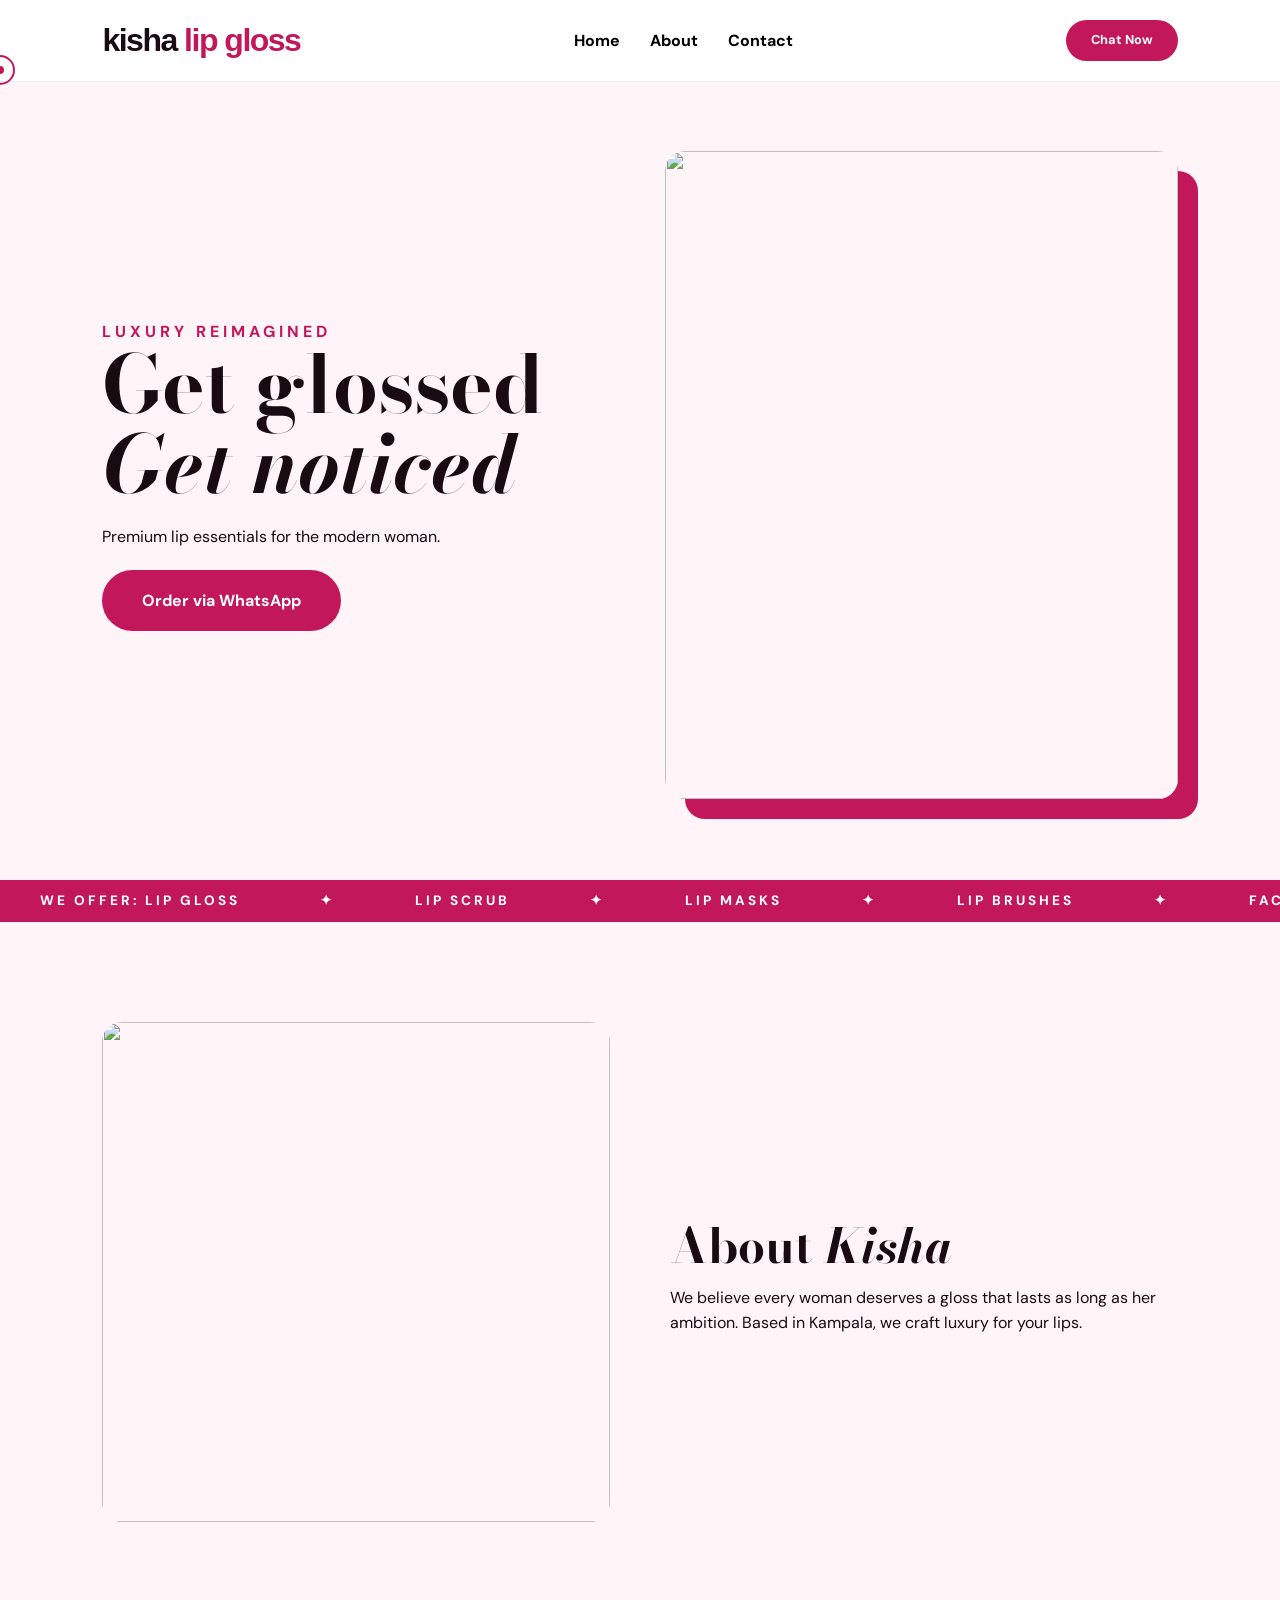
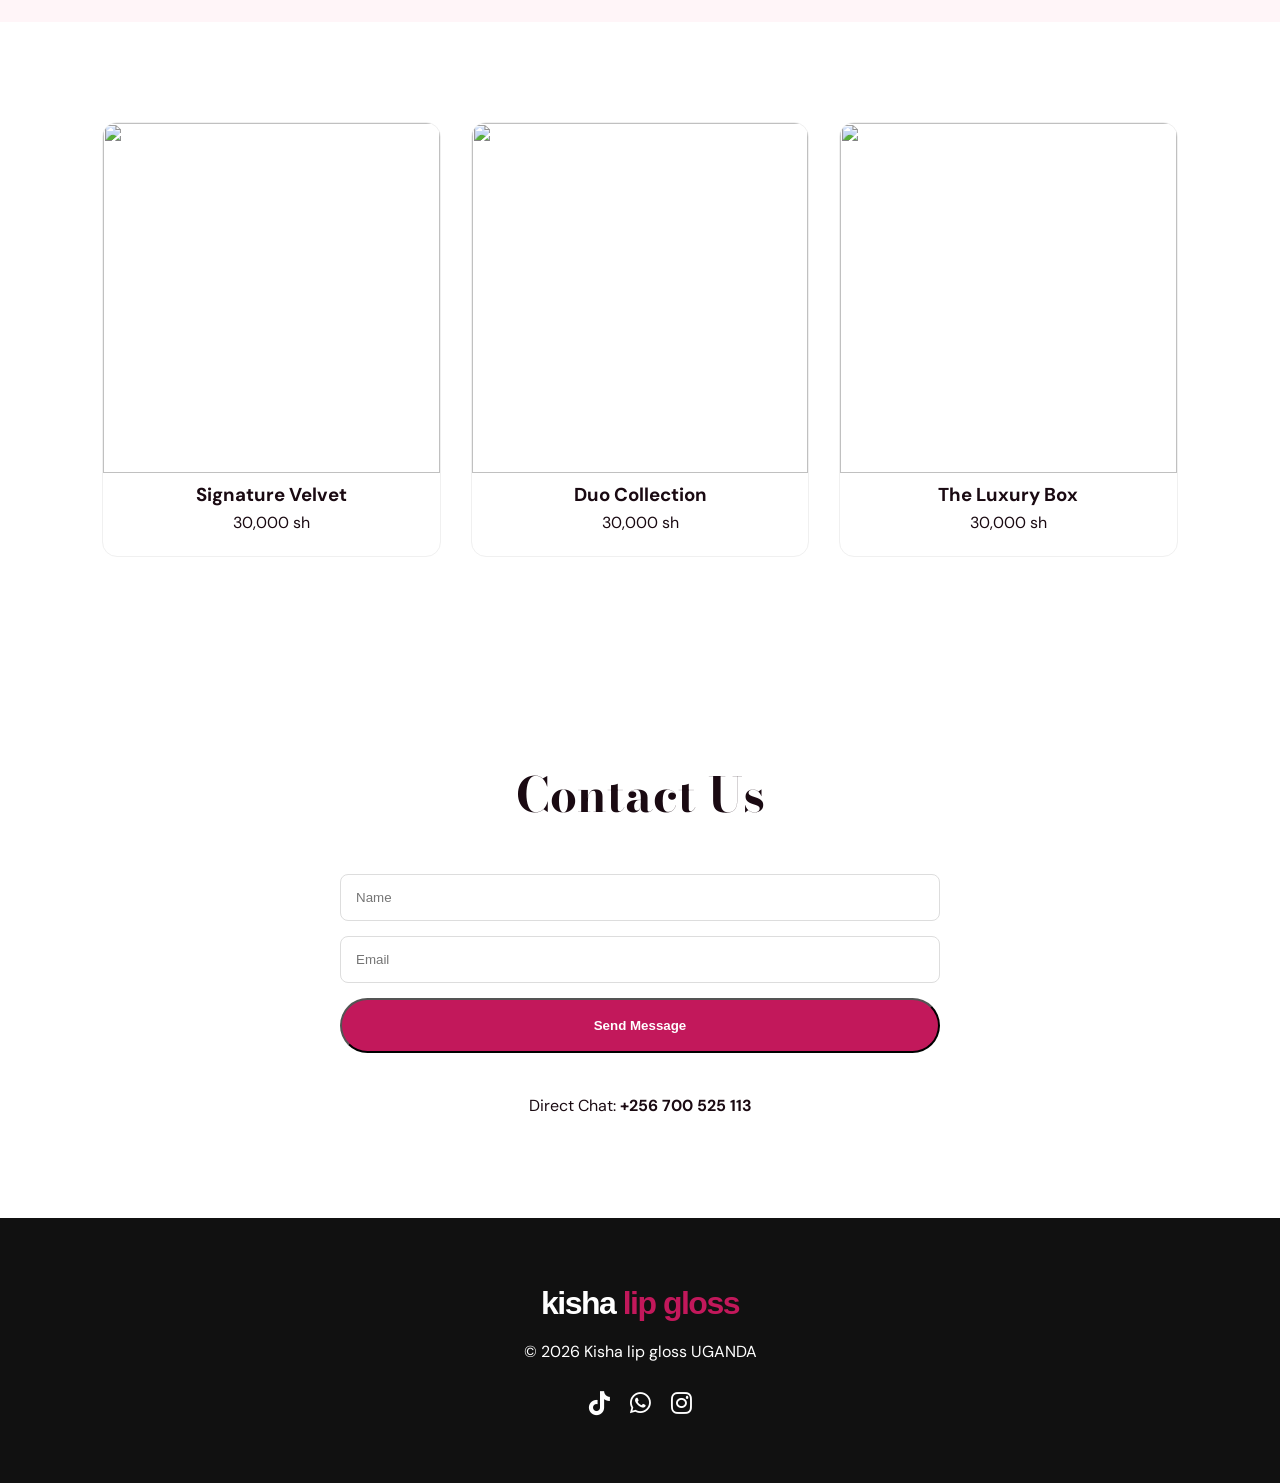
==== african-simba/kisha-beauty-v9.html @ 357da615 "Confirmed stable version of Kisha Beauty homepage" ====
<!DOCTYPE html>
<html lang="en">
<head>
<meta charset="UTF-8">
<meta name="viewport" content="width=device-width, initial-scale=1.0">
<title>kisha lip gloss — v9 Official</title>
<link href="https://fonts.googleapis.com/css2?family=Bodoni+Moda:ital,wght@0,400;0,700;0,900;1,400;1,700&family=DM+Sans:wght@300;400;500;700&display=swap" rel="stylesheet">
<link rel="stylesheet" href="https://cdnjs.cloudflare.com/ajax/libs/font-awesome/6.0.0/css/all.min.css">
<style>
:root {
  --rose: #c2185b;
  --hot: #f06292;
  --blush: #fff5f8;
  --white: #ffffff;
  --text: #1a0a12;
  --muted: #6b525d;
}

* { margin: 0; padding: 0; box-sizing: border-box; }
html { scroll-behavior: smooth; }

/* THE LADY PINK CURSOR STYLE */
body { 
  font-family: 'DM Sans', sans-serif; 
  background: var(--white); 
  color: var(--text); 
  line-height: 1.6; 
  overflow-x: hidden;
  cursor: none; 
}

.cursor-dot {
  width: 8px; height: 8px; background: var(--rose);
  position: fixed; border-radius: 50%; pointer-events: none; z-index: 9999;
  transform: translate(-50%, -50%);
}
.cursor-outline {
  width: 30px; height: 30px; border: 2px solid var(--rose);
  position: fixed; border-radius: 50%; pointer-events: none; z-index: 9998;
  transform: translate(-50%, -50%);
  transition: all 0.15s ease-out;
}

/* NAVIGATION */
nav {
  position: fixed; top: 0; width: 100%; z-index: 1000;
  display: flex; justify-content: space-between; align-items: center;
  padding: 15px 8%; background: rgba(255,255,255,0.98);
  border-bottom: 1px solid #eee;
}

/* FACEBOOK STYLE LOGO */
.logo { 
  font-family: -apple-system, BlinkMacSystemFont, "Segoe UI", Roboto, Helvetica, Arial, sans-serif; 
  font-size: 2rem; 
  font-weight: 800; 
  letter-spacing: -1.5px; 
  text-transform: lowercase; 
}
.logo span { color: var(--rose); }

/* HERO */
.hero { height: 90vh; display: flex; align-items: center; padding: 0 8%; background: var(--blush); margin-top: 70px; }
.hero-content { flex: 1; padding-right: 50px; }
.hero-content h1 { font-family: 'Bodoni Moda', serif; font-size: 5rem; line-height: 1; }
.hero-img { flex: 1; height: 80%; border-radius: 20px; overflow: hidden; box-shadow: 20px 20px 0 var(--rose); }
.hero-img img { width: 100%; height: 100%; object-fit: cover; }

/* SLIM PINK BELT */
.pink-belt {
  background: var(--rose); color: white; padding: 10px 0;
  white-space: nowrap; overflow: hidden; display: flex;
}
.belt-content { display: flex; animation: scroll 25s linear infinite; }
.belt-content span { font-size: 0.85rem; letter-spacing: 3px; text-transform: uppercase; font-weight: 700; padding: 0 40px; }
@keyframes scroll { from { transform: translateX(0); } to { transform: translateX(-50%); } }

/* ABOUT SECTION */
.about { padding: 100px 8%; background: var(--blush); display: flex; align-items: center; gap: 60px; }
.about-img { flex: 1; border-radius: 20px; overflow: hidden; height: 500px; }
.about-img img { width: 100%; height: 100%; object-fit: cover; }
.about-text { flex: 1; }

/* COLLECTION */
.collection { padding: 100px 8%; }
.grid { display: grid; grid-template-columns: repeat(auto-fit, minmax(280px, 1fr)); gap: 30px; }
.card { background: white; border-radius: 15px; overflow: hidden; border: 1px solid #f0f0f0; text-align: center; padding-bottom: 20px; }
.card img { width: 100%; height: 350px; object-fit: cover; }

/* CONTACT */
.contact { padding: 100px 8%; text-align: center; }
.contact-form { max-width: 600px; margin: 40px auto; text-align: left; }
.contact-form input { width: 100%; padding: 15px; margin-bottom: 15px; border: 1px solid #ddd; border-radius: 8px; }

.btn { background: var(--rose); color: white; padding: 18px 40px; text-decoration: none; border-radius: 50px; font-weight: 700; display: inline-block; cursor: none; }

/* SOCIAL ICONS */
.social-icons { margin-top: 20px; display: flex; justify-content: center; gap: 20px; }
.social-icons a { color: white; font-size: 1.5rem; transition: 0.3s; }
.social-icons a:hover { color: var(--hot); }

</style>
</head>
<body>

<div class="cursor-dot"></div>
<div class="cursor-outline"></div>

<nav>
  <div class="logo">kisha <span>lip gloss</span></div>
  <ul style="display: flex; gap: 30px; list-style: none;">
    <li><a href="#home" style="text-decoration:none; color:black; font-weight:bold;">Home</a></li>
    <li><a href="#about" style="text-decoration:none; color:black; font-weight:bold;">About</a></li>
    <li><a href="#contact" style="text-decoration:none; color:black; font-weight:bold;">Contact</a></li>
  </ul>
  <a href="https://wa.me/256700525113" class="btn" style="padding: 10px 25px; font-size: 0.8rem;">Chat Now</a>
</nav>

<section class="hero" id="home">
  <div class="hero-content">
    <p style="text-transform: uppercase; letter-spacing: 4px; color: var(--rose); font-weight: 700;">Luxury Reimagined</p>
    <h1>Get glossed <em>Get noticed</em></h1>
    <p style="margin: 20px 0;">Premium lip essentials for the modern woman.</p>
    <a href="https://wa.me/256700525113" class="btn">Order via WhatsApp</a>
  </div>
  <div class="hero-img">
    <img src="IMG-20260415-WA0005.jpg">
  </div>
</section>

<div class="pink-belt">
  <div class="belt-content">
    <span>We offer: Lip Gloss</span><span>✦</span>
    <span>Lip Scrub</span><span>✦</span>
    <span>Lip Masks</span><span>✦</span>
    <span>Lip Brushes</span><span>✦</span>
    <span>Face Sponges</span><span>✦</span>
    <span>We offer: Lip Gloss</span><span>✦</span>
    <span>Lip Scrub</span><span>✦</span>
    <span>Lip Masks</span><span>✦</span>
    <span>Lip Brushes</span><span>✦</span>
    <span>Face Sponges</span><span>✦</span>
  </div>
</div>

<section class="about" id="about">
  <div class="about-img"><img src="IMG-20260415-WA0006.jpg"></div>
  <div class="about-text">
    <h2 style="font-family:'Bodoni Moda'; font-size:3rem;">About <em>Kisha</em></h2>
    <p>We believe every woman deserves a gloss that lasts as long as her ambition. Based in Kampala, we craft luxury for your lips.</p>
  </div>
</section>

<section class="collection">
  <div class="grid">
    <div class="card"><img src="IMG-20260415-WA0001.jpg"><div class="card-body"><h3>Signature Velvet</h3><p>30,000 sh</p></div></div>
    <div class="card"><img src="IMG-20260415-WA0002.jpg"><div class="card-body"><h3>Duo Collection</h3><p>30,000 sh</p></div></div>
    <div class="card"><img src="IMG-20260415-WA0003(1).jpg"><div class="card-body"><h3>The Luxury Box</h3><p>30,000 sh</p></div></div>
  </div>
</section>

<section class="contact" id="contact">
  <h2 style="font-family:'Bodoni Moda'; font-size:3rem;">Contact Us</h2>
  <div class="contact-form">
    <input type="text" placeholder="Name">
    <input type="email" placeholder="Email">
    <button class="btn" style="width:100%;">Send Message</button>
  </div>
  <p>Direct Chat: <strong>+256 700 525 113</strong></p>
</section>

<footer style="padding:60px 8%; background:#111; color:white; text-align:center;">
  <div class="logo" style="margin-bottom:10px;">kisha <span style="color:var(--rose);">lip gloss</span></div>
  <p>© 2026 Kisha lip gloss UGANDA</p>
  
  <div class="social-icons">
    <a href="#"><i class="fab fa-tiktok"></i></a>
    <a href="https://wa.me/256700525113"><i class="fab fa-whatsapp"></i></a>
    <a href="#"><i class="fab fa-instagram"></i></a>
  </div>
</footer>

<script>
  const dot = document.querySelector('.cursor-dot');
  const outline = document.querySelector('.cursor-outline');
  
  window.addEventListener('mousemove', (e) => {
    dot.style.top = e.clientY + 'px';
    dot.style.left = e.clientX + 'px';
    outline.style.top = e.clientY + 'px';
    outline.style.left = e.clientX + 'px';
  });
</script>

</body>
</html>
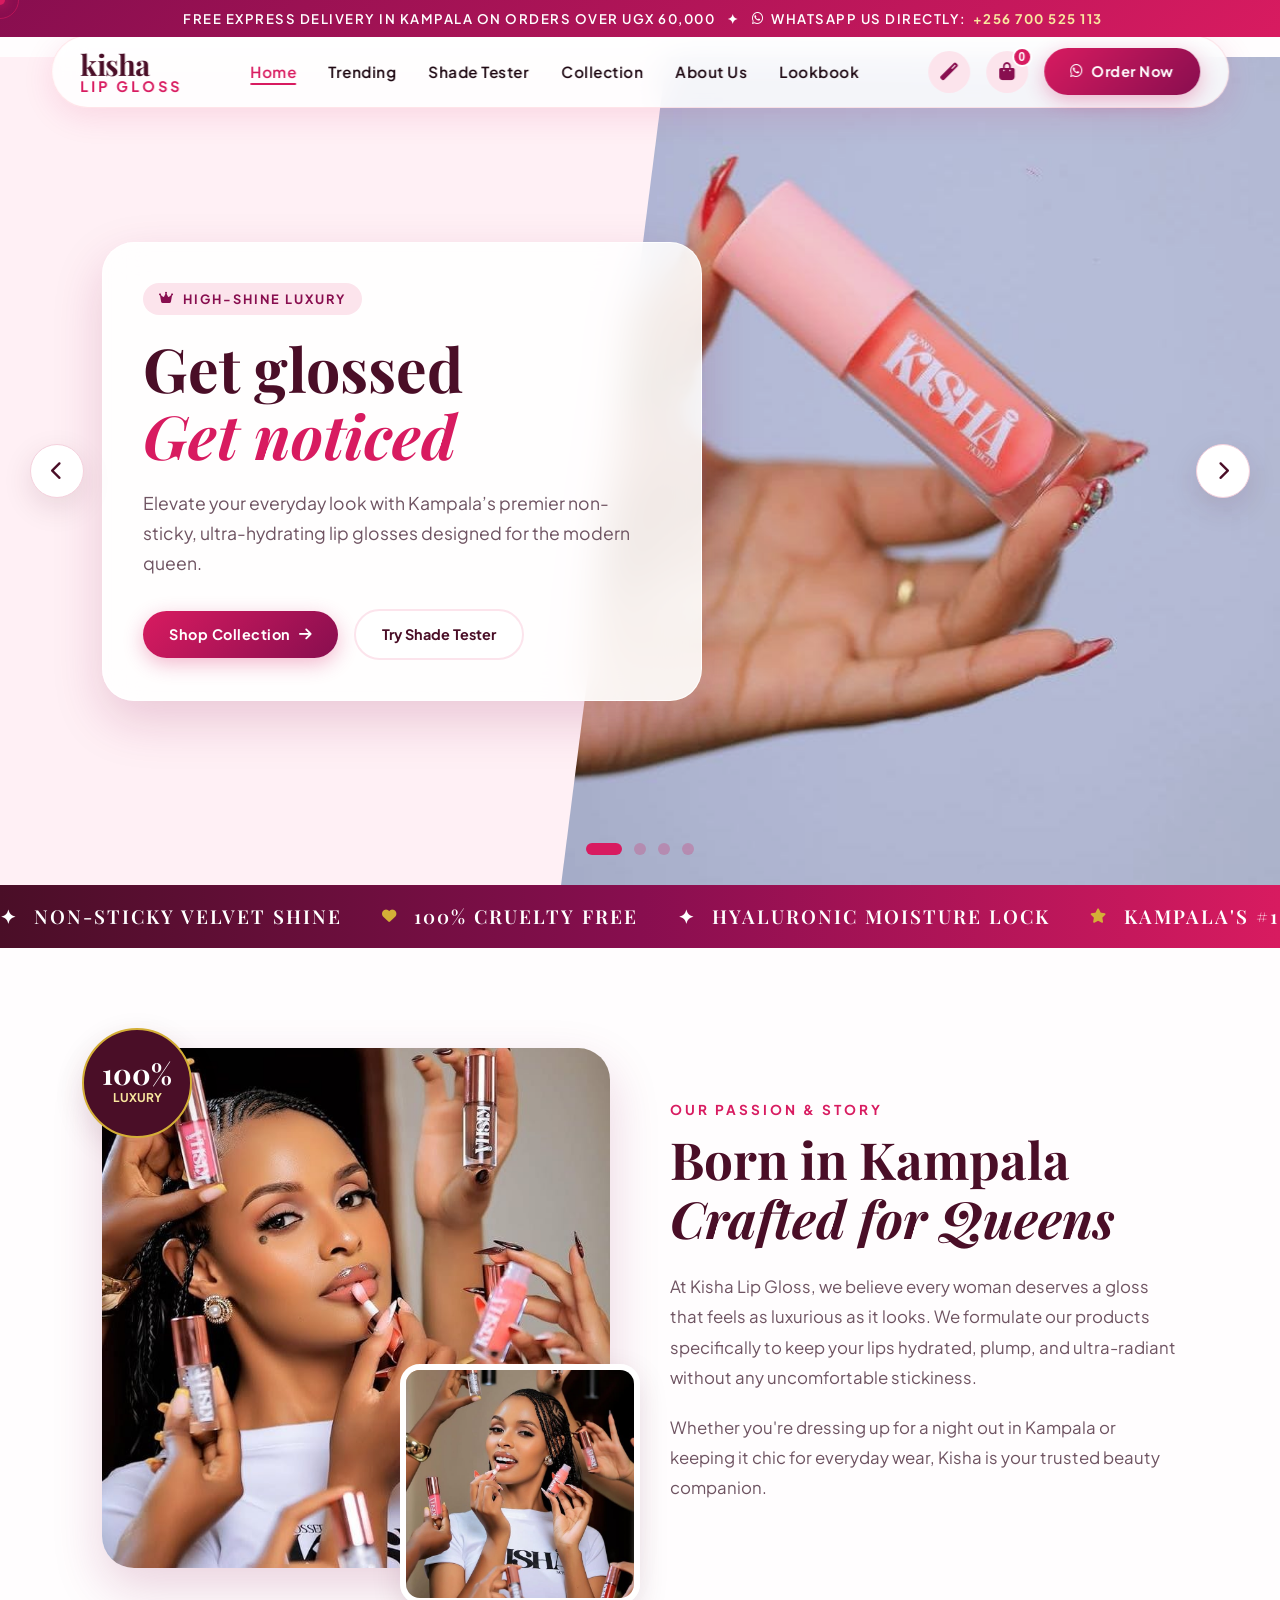
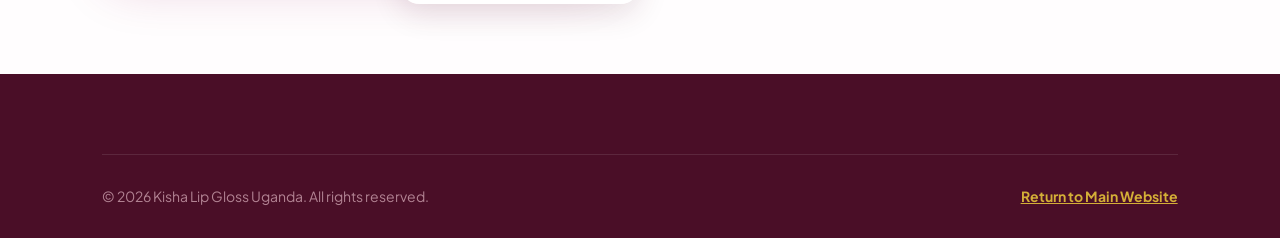
==== commit 6e7809f5: "Upgrade Kisha Lip Gloss website with classic feminine styling, dynamic sliders, interactive shade te" ====
--- a/african-simba/kisha-beauty-v9.html
+++ b/african-simba/kisha-beauty-v9.html
@@ -1,196 +1,218 @@
 <!DOCTYPE html>
 <html lang="en">
 <head>
-<meta charset="UTF-8">
-<meta name="viewport" content="width=device-width, initial-scale=1.0">
-<title>kisha lip gloss — v9 Official</title>
-<link href="https://fonts.googleapis.com/css2?family=Bodoni+Moda:ital,wght@0,400;0,700;0,900;1,400;1,700&family=DM+Sans:wght@300;400;500;700&display=swap" rel="stylesheet">
-<link rel="stylesheet" href="https://cdnjs.cloudflare.com/ajax/libs/font-awesome/6.0.0/css/all.min.css">
-<style>
-:root {
-  --rose: #c2185b;
-  --hot: #f06292;
-  --blush: #fff5f8;
-  --white: #ffffff;
-  --text: #1a0a12;
-  --muted: #6b525d;
-}
-
-* { margin: 0; padding: 0; box-sizing: border-box; }
-html { scroll-behavior: smooth; }
-
-/* THE LADY PINK CURSOR STYLE */
-body { 
-  font-family: 'DM Sans', sans-serif; 
-  background: var(--white); 
-  color: var(--text); 
-  line-height: 1.6; 
-  overflow-x: hidden;
-  cursor: none; 
-}
-
-.cursor-dot {
-  width: 8px; height: 8px; background: var(--rose);
-  position: fixed; border-radius: 50%; pointer-events: none; z-index: 9999;
-  transform: translate(-50%, -50%);
-}
-.cursor-outline {
-  width: 30px; height: 30px; border: 2px solid var(--rose);
-  position: fixed; border-radius: 50%; pointer-events: none; z-index: 9998;
-  transform: translate(-50%, -50%);
-  transition: all 0.15s ease-out;
-}
-
-/* NAVIGATION */
-nav {
-  position: fixed; top: 0; width: 100%; z-index: 1000;
-  display: flex; justify-content: space-between; align-items: center;
-  padding: 15px 8%; background: rgba(255,255,255,0.98);
-  border-bottom: 1px solid #eee;
-}
-
-/* FACEBOOK STYLE LOGO */
-.logo { 
-  font-family: -apple-system, BlinkMacSystemFont, "Segoe UI", Roboto, Helvetica, Arial, sans-serif; 
-  font-size: 2rem; 
-  font-weight: 800; 
-  letter-spacing: -1.5px; 
-  text-transform: lowercase; 
-}
-.logo span { color: var(--rose); }
-
-/* HERO */
-.hero { height: 90vh; display: flex; align-items: center; padding: 0 8%; background: var(--blush); margin-top: 70px; }
-.hero-content { flex: 1; padding-right: 50px; }
-.hero-content h1 { font-family: 'Bodoni Moda', serif; font-size: 5rem; line-height: 1; }
-.hero-img { flex: 1; height: 80%; border-radius: 20px; overflow: hidden; box-shadow: 20px 20px 0 var(--rose); }
-.hero-img img { width: 100%; height: 100%; object-fit: cover; }
-
-/* SLIM PINK BELT */
-.pink-belt {
-  background: var(--rose); color: white; padding: 10px 0;
-  white-space: nowrap; overflow: hidden; display: flex;
-}
-.belt-content { display: flex; animation: scroll 25s linear infinite; }
-.belt-content span { font-size: 0.85rem; letter-spacing: 3px; text-transform: uppercase; font-weight: 700; padding: 0 40px; }
-@keyframes scroll { from { transform: translateX(0); } to { transform: translateX(-50%); } }
-
-/* ABOUT SECTION */
-.about { padding: 100px 8%; background: var(--blush); display: flex; align-items: center; gap: 60px; }
-.about-img { flex: 1; border-radius: 20px; overflow: hidden; height: 500px; }
-.about-img img { width: 100%; height: 100%; object-fit: cover; }
-.about-text { flex: 1; }
-
-/* COLLECTION */
-.collection { padding: 100px 8%; }
-.grid { display: grid; grid-template-columns: repeat(auto-fit, minmax(280px, 1fr)); gap: 30px; }
-.card { background: white; border-radius: 15px; overflow: hidden; border: 1px solid #f0f0f0; text-align: center; padding-bottom: 20px; }
-.card img { width: 100%; height: 350px; object-fit: cover; }
-
-/* CONTACT */
-.contact { padding: 100px 8%; text-align: center; }
-.contact-form { max-width: 600px; margin: 40px auto; text-align: left; }
-.contact-form input { width: 100%; padding: 15px; margin-bottom: 15px; border: 1px solid #ddd; border-radius: 8px; }
-
-.btn { background: var(--rose); color: white; padding: 18px 40px; text-decoration: none; border-radius: 50px; font-weight: 700; display: inline-block; cursor: none; }
-
-/* SOCIAL ICONS */
-.social-icons { margin-top: 20px; display: flex; justify-content: center; gap: 20px; }
-.social-icons a { color: white; font-size: 1.5rem; transition: 0.3s; }
-.social-icons a:hover { color: var(--hot); }
-
-</style>
+  <meta charset="UTF-8">
+  <meta name="viewport" content="width=device-width, initial-scale=1.0">
+  <title>Kisha Lip Gloss — Luxury Lip Essentials | Kampala, Uganda</title>
+  <meta name="description" content="Discover Kisha Lip Gloss — Kampala's #1 luxury lip essentials. Non-sticky, ultra-hydrating glosses, lip oils, and scrubs for modern women.">
+  
+  <!-- GOOGLE FONTS -->
+  <link rel="preconnect" href="https://fonts.googleapis.com">
+  <link rel="preconnect" href="https://fonts.gstatic.com" crossorigin>
+  <link href="https://fonts.googleapis.com/css2?family=Playfair+Display:ital,wght@0,400;0,600;0,700;0,800;1,400;1,600&family=Plus+Jakarta+Sans:wght@300;400;500;600;700;800&display=swap" rel="stylesheet">
+  
+  <!-- FONT AWESOME -->
+  <link rel="stylesheet" href="https://cdnjs.cloudflare.com/ajax/libs/font-awesome/6.4.0/css/all.min.css">
+  
+  <!-- CUSTOM STYLES -->
+  <link rel="stylesheet" href="../css/styles.css">
+  <style>
+    /* Adjust relative asset paths for african-simba folder */
+    .hero-slide:nth-child(1) .hero-slide-bg { content: url('../assets/images/kisha_01.jpg'); }
+    .hero-slide:nth-child(2) .hero-slide-bg { content: url('../assets/images/kisha_02.jpg'); }
+    .hero-slide:nth-child(3) .hero-slide-bg { content: url('../assets/images/kisha_03.jpg'); }
+    .hero-slide:nth-child(4) .hero-slide-bg { content: url('../assets/images/kisha_04.jpg'); }
+  </style>
 </head>
 <body>
 
-<div class="cursor-dot"></div>
-<div class="cursor-outline"></div>
-
-<nav>
-  <div class="logo">kisha <span>lip gloss</span></div>
-  <ul style="display: flex; gap: 30px; list-style: none;">
-    <li><a href="#home" style="text-decoration:none; color:black; font-weight:bold;">Home</a></li>
-    <li><a href="#about" style="text-decoration:none; color:black; font-weight:bold;">About</a></li>
-    <li><a href="#contact" style="text-decoration:none; color:black; font-weight:bold;">Contact</a></li>
-  </ul>
-  <a href="https://wa.me/256700525113" class="btn" style="padding: 10px 25px; font-size: 0.8rem;">Chat Now</a>
-</nav>
-
-<section class="hero" id="home">
-  <div class="hero-content">
-    <p style="text-transform: uppercase; letter-spacing: 4px; color: var(--rose); font-weight: 700;">Luxury Reimagined</p>
-    <h1>Get glossed <em>Get noticed</em></h1>
-    <p style="margin: 20px 0;">Premium lip essentials for the modern woman.</p>
-    <a href="https://wa.me/256700525113" class="btn">Order via WhatsApp</a>
-  </div>
-  <div class="hero-img">
-    <img src="IMG-20260415-WA0005.jpg">
-  </div>
-</section>
-
-<div class="pink-belt">
-  <div class="belt-content">
-    <span>We offer: Lip Gloss</span><span>✦</span>
-    <span>Lip Scrub</span><span>✦</span>
-    <span>Lip Masks</span><span>✦</span>
-    <span>Lip Brushes</span><span>✦</span>
-    <span>Face Sponges</span><span>✦</span>
-    <span>We offer: Lip Gloss</span><span>✦</span>
-    <span>Lip Scrub</span><span>✦</span>
-    <span>Lip Masks</span><span>✦</span>
-    <span>Lip Brushes</span><span>✦</span>
-    <span>Face Sponges</span><span>✦</span>
-  </div>
-</div>
-
-<section class="about" id="about">
-  <div class="about-img"><img src="IMG-20260415-WA0006.jpg"></div>
-  <div class="about-text">
-    <h2 style="font-family:'Bodoni Moda'; font-size:3rem;">About <em>Kisha</em></h2>
-    <p>We believe every woman deserves a gloss that lasts as long as her ambition. Based in Kampala, we craft luxury for your lips.</p>
-  </div>
-</section>
-
-<section class="collection">
-  <div class="grid">
-    <div class="card"><img src="IMG-20260415-WA0001.jpg"><div class="card-body"><h3>Signature Velvet</h3><p>30,000 sh</p></div></div>
-    <div class="card"><img src="IMG-20260415-WA0002.jpg"><div class="card-body"><h3>Duo Collection</h3><p>30,000 sh</p></div></div>
-    <div class="card"><img src="IMG-20260415-WA0003(1).jpg"><div class="card-body"><h3>The Luxury Box</h3><p>30,000 sh</p></div></div>
-  </div>
-</section>
-
-<section class="contact" id="contact">
-  <h2 style="font-family:'Bodoni Moda'; font-size:3rem;">Contact Us</h2>
-  <div class="contact-form">
-    <input type="text" placeholder="Name">
-    <input type="email" placeholder="Email">
-    <button class="btn" style="width:100%;">Send Message</button>
-  </div>
-  <p>Direct Chat: <strong>+256 700 525 113</strong></p>
-</section>
-
-<footer style="padding:60px 8%; background:#111; color:white; text-align:center;">
-  <div class="logo" style="margin-bottom:10px;">kisha <span style="color:var(--rose);">lip gloss</span></div>
-  <p>© 2026 Kisha lip gloss UGANDA</p>
-  
-  <div class="social-icons">
-    <a href="#"><i class="fab fa-tiktok"></i></a>
-    <a href="https://wa.me/256700525113"><i class="fab fa-whatsapp"></i></a>
-    <a href="#"><i class="fab fa-instagram"></i></a>
-  </div>
-</footer>
-
-<script>
-  const dot = document.querySelector('.cursor-dot');
-  const outline = document.querySelector('.cursor-outline');
-  
-  window.addEventListener('mousemove', (e) => {
-    dot.style.top = e.clientY + 'px';
-    dot.style.left = e.clientX + 'px';
-    outline.style.top = e.clientY + 'px';
-    outline.style.left = e.clientX + 'px';
-  });
-</script>
-
+  <!-- CUSTOM FEMININE CURSOR -->
+  <div class="cursor-dot"></div>
+  <div class="cursor-outline"></div>
+
+  <!-- TOP ANNOUNCEMENT BAR -->
+  <div class="announcement-bar">
+    <span><i class="fas fa-sparkles"></i> FREE EXPRESS DELIVERY IN KAMPALA ON ORDERS OVER UGX 60,000</span>
+    <span>✦</span>
+    <span><i class="fab fa-whatsapp"></i> WHATSAPP US DIRECTLY: <strong>+256 700 525 113</strong></span>
+  </div>
+
+  <!-- GLASSNAVBAR -->
+  <nav class="navbar">
+    <a href="../index.html" class="nav-brand">
+      <div class="logo-text">
+        kisha
+        <span>lip gloss</span>
+      </div>
+    </a>
+
+    <ul class="nav-menu">
+      <li><a href="../index.html#home" class="nav-link active">Home</a></li>
+      <li><a href="../index.html#trending" class="nav-link">Trending</a></li>
+      <li><a href="../index.html#tester" class="nav-link">Shade Tester</a></li>
+      <li><a href="../index.html#collection" class="nav-link">Collection</a></li>
+      <li><a href="../index.html#about" class="nav-link">About Us</a></li>
+      <li><a href="../index.html#lookbook" class="nav-link">Lookbook</a></li>
+    </ul>
+
+    <div class="nav-actions">
+      <button class="btn-icon" id="quiz-start-btn" title="Find My Shade Quiz">
+        <i class="fas fa-magic"></i>
+      </button>
+      <button class="btn-icon" id="cart-toggle-btn" title="Shopping Bag">
+        <i class="fas fa-shopping-bag"></i>
+        <span class="cart-badge" id="cart-badge">0</span>
+      </button>
+      <a href="https://wa.me/256700525113" class="btn-cta" target="_blank">
+        <i class="fab fa-whatsapp"></i> Order Now
+      </a>
+    </div>
+  </nav>
+
+  <!-- HERO CAROUSEL SECTION -->
+  <section class="hero-section" id="home">
+    <div class="hero-slider">
+      
+      <!-- Slide 1 -->
+      <div class="hero-slide active">
+        <img src="../assets/images/kisha_01.jpg" alt="Kisha Lip Gloss Model" class="hero-slide-bg">
+        <div class="hero-content">
+          <span class="hero-tag"><i class="fas fa-crown"></i> High-Shine Luxury</span>
+          <h1 class="hero-title">Get glossed <em>Get noticed</em></h1>
+          <p class="hero-desc">Elevate your everyday look with Kampala’s premier non-sticky, ultra-hydrating lip glosses designed for the modern queen.</p>
+          <div class="hero-buttons">
+            <a href="../index.html#collection" class="btn-cta">Shop Collection <i class="fas fa-arrow-right"></i></a>
+            <a href="../index.html#tester" class="btn-secondary">Try Shade Tester</a>
+          </div>
+        </div>
+      </div>
+
+      <!-- Slide 2 -->
+      <div class="hero-slide">
+        <img src="../assets/images/kisha_02.jpg" alt="Lip Gloss Texture" class="hero-slide-bg">
+        <div class="hero-content">
+          <span class="hero-tag"><i class="fas fa-sparkles"></i> 100% Non-Sticky</span>
+          <h1 class="hero-title">Glass-like shine <em>Zero stickiness</em></h1>
+          <p class="hero-desc">Formulated with hyaluronic moisture locks and vitamin oils that keep your lips juicy, plump, and flawless all day long.</p>
+          <div class="hero-buttons">
+            <a href="../index.html#collection" class="btn-cta">Explore Oils &amp; Glosses <i class="fas fa-arrow-right"></i></a>
+            <a href="https://wa.me/256700525113" class="btn-secondary" target="_blank">Chat on WhatsApp</a>
+          </div>
+        </div>
+      </div>
+
+      <!-- Slide 3 -->
+      <div class="hero-slide">
+        <img src="../assets/images/kisha_03.jpg" alt="Luxury Packaging" class="hero-slide-bg">
+        <div class="hero-content">
+          <span class="hero-tag"><i class="fas fa-gem"></i> Tailored Beauty</span>
+          <h1 class="hero-title">Hydrating oils <em>&amp; Velvet tints</em></h1>
+          <p class="hero-desc">From crystal clear coats to rich velvet nude tints, discover shades carefully crafted to complement melanin-rich skin tones.</p>
+          <div class="hero-buttons">
+            <a href="../index.html#collection" class="btn-cta">View Best Sellers <i class="fas fa-arrow-right"></i></a>
+            <button class="btn-secondary" onclick="document.getElementById('quiz-start-btn').click()">Take Shade Quiz</button>
+          </div>
+        </div>
+      </div>
+
+      <!-- Slide 4 -->
+      <div class="hero-slide">
+        <img src="../assets/images/kisha_04.jpg" alt="Kisha Beauty Model" class="hero-slide-bg">
+        <div class="hero-content">
+          <span class="hero-tag"><i class="fas fa-heart"></i> Crafted with Love</span>
+          <h1 class="hero-title">Kampala's #1 <em>Lip Essential</em></h1>
+          <p class="hero-desc">Join thousands of happy girls across Uganda glowing with confidence. Fast delivery straight to your doorstep.</p>
+          <div class="hero-buttons">
+            <a href="https://wa.me/256700525113" class="btn-cta" target="_blank">Order via WhatsApp <i class="fab fa-whatsapp"></i></a>
+            <a href="../index.html#lookbook" class="btn-secondary">View Girl Squad</a>
+          </div>
+        </div>
+      </div>
+
+    </div>
+
+    <!-- CAROUSEL CONTROLS -->
+    <button class="slider-arrow prev"><i class="fas fa-chevron-left"></i></button>
+    <button class="slider-arrow next"><i class="fas fa-chevron-right"></i></button>
+    <div class="slider-dots"></div>
+  </section>
+
+  <!-- MARQUEE BELT -->
+  <div class="marquee-section">
+    <div class="marquee-track">
+      <div class="marquee-content">
+        <div class="marquee-item"><span>✦</span> NON-STICKY VELVET SHINE</div>
+        <div class="marquee-item"><i class="fas fa-heart"></i> 100% CRUELTY FREE</div>
+        <div class="marquee-item"><span>✦</span> HYALURONIC MOISTURE LOCK</div>
+        <div class="marquee-item"><i class="fas fa-star"></i> KAMPALA'S #1 LIP ESSENTIAL</div>
+        <div class="marquee-item"><span>✦</span> ULTRA GLOSSY GLOW</div>
+        <div class="marquee-item"><i class="fas fa-gem"></i> LUXURY TINTS FOR QUEENS</div>
+      </div>
+      <div class="marquee-content">
+        <div class="marquee-item"><span>✦</span> NON-STICKY VELVET SHINE</div>
+        <div class="marquee-item"><i class="fas fa-heart"></i> 100% CRUELTY FREE</div>
+        <div class="marquee-item"><span>✦</span> HYALURONIC MOISTURE LOCK</div>
+        <div class="marquee-item"><i class="fas fa-star"></i> KAMPALA'S #1 LIP ESSENTIAL</div>
+        <div class="marquee-item"><span>✦</span> ULTRA GLOSSY GLOW</div>
+        <div class="marquee-item"><i class="fas fa-gem"></i> LUXURY TINTS FOR QUEENS</div>
+      </div>
+    </div>
+  </div>
+
+  <!-- ABOUT US -->
+  <section class="about-section" id="about">
+    <div class="about-grid">
+      <div class="about-images-wrapper">
+        <div class="about-badge">
+          <strong>100%</strong>
+          <span>LUXURY</span>
+        </div>
+        <img src="../assets/images/kisha_15.jpg" class="about-img-main" alt="Kisha Lip Gloss Model">
+        <img src="../assets/images/kisha_16.jpg" class="about-img-secondary" alt="Kisha Product Box">
+      </div>
+
+      <div class="about-content">
+        <span class="section-subtitle">Our Passion &amp; Story</span>
+        <h2>Born in Kampala <em>Crafted for Queens</em></h2>
+        <p>At Kisha Lip Gloss, we believe every woman deserves a gloss that feels as luxurious as it looks. We formulate our products specifically to keep your lips hydrated, plump, and ultra-radiant without any uncomfortable stickiness.</p>
+        <p>Whether you're dressing up for a night out in Kampala or keeping it chic for everyday wear, Kisha is your trusted beauty companion.</p>
+      </div>
+    </div>
+  </section>
+
+  <!-- FOOTER -->
+  <footer>
+    <div class="footer-bottom">
+      <p>© 2026 Kisha Lip Gloss Uganda. All rights reserved.</p>
+      <p><a href="../index.html" style="color:var(--clr-gold); font-weight:bold;">Return to Main Website</a></p>
+    </div>
+  </footer>
+
+  <!-- SHOPPING CART DRAWER -->
+  <div class="cart-drawer-overlay" id="cart-drawer-overlay">
+    <div class="cart-drawer">
+      <div class="cart-header">
+        <h3>Shopping Bag 💕</h3>
+        <button class="cart-close-btn" id="cart-close-btn"><i class="fas fa-times"></i></button>
+      </div>
+      <div class="cart-body" id="cart-body"></div>
+      <div class="cart-footer">
+        <div class="cart-total-row">
+          <span>Subtotal:</span>
+          <span id="cart-total-amount">UGX 0</span>
+        </div>
+        <button class="btn-cta" id="whatsapp-checkout-btn" style="width: 100%; justify-content: center;">
+          <i class="fab fa-whatsapp"></i> Order via WhatsApp
+        </button>
+      </div>
+    </div>
+  </div>
+
+  <div class="toast-notification" id="toast-notification">
+    <i class="fas fa-check-circle" style="color: var(--clr-gold);"></i>
+    <span id="toast-message">Item added to bag!</span>
+  </div>
+
+  <script src="../js/app.js"></script>
 </body>
 </html>
--- a/css/styles.css
+++ b/css/styles.css
@@ -0,0 +1,1569 @@
+/* ==========================================================================
+   KISHA LIP GLOSS - LUXURY FEMININE DESIGN SYSTEM
+   ========================================================================== */
+
+:root {
+  /* Color Palette */
+  --clr-rose-primary: #D81B60;
+  --clr-rose-dark: #880E4F;
+  --clr-rose-deep: #4A0E27;
+  --clr-rose-soft: #FCE4EC;
+  --clr-rose-blush: #FFF0F5;
+  --clr-rose-hover: #C2185B;
+  --clr-gold: #D4AF37;
+  --clr-gold-light: #F9E79F;
+  --clr-white: #FFFFFF;
+  --clr-cream: #FFFDFE;
+  --clr-text-dark: #1E0812;
+  --clr-text-muted: #6E5361;
+  --clr-border: #F4D0DC;
+  
+  /* Glassmorphism */
+  --glass-bg: rgba(255, 255, 255, 0.85);
+  --glass-border: rgba(255, 182, 193, 0.35);
+  --glass-shadow: 0 8px 32px 0 rgba(216, 27, 96, 0.12);
+  
+  /* Fonts */
+  --font-serif: 'Playfair Display', 'Cormorant Garamond', Georgia, serif;
+  --font-sans: 'Plus Jakarta Sans', -apple-system, BlinkMacSystemFont, 'Segoe UI', Roboto, sans-serif;
+  
+  /* Transitions & Shadows */
+  --transition-fast: 0.25s cubic-bezier(0.4, 0, 0.2, 1);
+  --transition-smooth: 0.4s cubic-bezier(0.16, 1, 0.3, 1);
+  --shadow-sm: 0 4px 15px rgba(216, 27, 96, 0.08);
+  --shadow-md: 0 10px 30px rgba(74, 14, 39, 0.12);
+  --shadow-lg: 0 20px 50px rgba(136, 14, 79, 0.18);
+  --radius-sm: 10px;
+  --radius-md: 20px;
+  --radius-lg: 32px;
+  --radius-full: 9999px;
+}
+
+/* Reset & Base Styles */
+*, *::before, *::after {
+  margin: 0;
+  padding: 0;
+  box-sizing: border-box;
+}
+
+html {
+  scroll-behavior: smooth;
+  font-size: 16px;
+}
+
+body {
+  font-family: var(--font-sans);
+  background-color: var(--clr-cream);
+  color: var(--clr-text-dark);
+  line-height: 1.6;
+  overflow-x: hidden;
+  position: relative;
+}
+
+/* CUSTOM FEMININE CURSOR */
+@media (pointer: fine) {
+  body {
+    cursor: default;
+  }
+}
+
+.cursor-dot {
+  width: 10px;
+  height: 10px;
+  background: var(--clr-rose-primary);
+  position: fixed;
+  top: 0;
+  left: 0;
+  border-radius: 50%;
+  pointer-events: none;
+  z-index: 99999;
+  transform: translate(-50%, -50%);
+  transition: width 0.2s, height 0.2s, background-color 0.2s;
+  box-shadow: 0 0 12px var(--clr-rose-primary);
+}
+
+.cursor-outline {
+  width: 38px;
+  height: 38px;
+  border: 1.5px solid rgba(216, 27, 96, 0.6);
+  position: fixed;
+  top: 0;
+  left: 0;
+  border-radius: 50%;
+  pointer-events: none;
+  z-index: 99998;
+  transform: translate(-50%, -50%);
+  transition: transform 0.15s ease-out, width 0.2s, height 0.2s, border-color 0.2s;
+}
+
+body.cursor-hover .cursor-dot {
+  width: 16px;
+  height: 16px;
+  background: var(--clr-gold);
+}
+
+body.cursor-hover .cursor-outline {
+  width: 54px;
+  height: 54px;
+  border-color: var(--clr-gold);
+  background: rgba(212, 175, 55, 0.1);
+}
+
+/* TOP ANNOUNCEMENT BAR */
+.announcement-bar {
+  background: linear-gradient(135deg, var(--clr-rose-dark) 0%, var(--clr-rose-primary) 100%);
+  color: var(--clr-white);
+  font-size: 0.825rem;
+  font-weight: 600;
+  letter-spacing: 1.5px;
+  text-transform: uppercase;
+  padding: 8px 16px;
+  text-align: center;
+  position: relative;
+  z-index: 1001;
+  display: flex;
+  justify-content: center;
+  align-items: center;
+  gap: 12px;
+}
+
+.announcement-bar span {
+  display: inline-flex;
+  align-items: center;
+  gap: 6px;
+}
+
+.announcement-bar strong {
+  color: var(--clr-gold-light);
+}
+
+/* NAVBAR */
+.navbar {
+  position: fixed;
+  top: 35px;
+  left: 50%;
+  transform: translateX(-50%);
+  width: 92%;
+  max-width: 1300px;
+  z-index: 1000;
+  background: var(--glass-bg);
+  backdrop-filter: blur(16px);
+  -webkit-backdrop-filter: blur(16px);
+  border: 1px solid var(--glass-border);
+  border-radius: var(--radius-full);
+  padding: 12px 28px;
+  display: flex;
+  align-items: center;
+  justify-content: space-between;
+  box-shadow: var(--glass-shadow);
+  transition: top 0.3s ease, background 0.3s ease, box-shadow 0.3s ease;
+}
+
+.navbar.scrolled {
+  top: 15px;
+  box-shadow: var(--shadow-md);
+  background: rgba(255, 255, 255, 0.95);
+}
+
+.nav-brand {
+  text-decoration: none;
+  display: flex;
+  align-items: center;
+  gap: 8px;
+}
+
+.logo-text {
+  font-family: var(--font-serif);
+  font-size: 1.8rem;
+  font-weight: 700;
+  color: var(--clr-rose-deep);
+  letter-spacing: -0.5px;
+  line-height: 1;
+}
+
+.logo-text span {
+  font-family: var(--font-sans);
+  color: var(--clr-rose-primary);
+  font-size: 0.9rem;
+  font-weight: 700;
+  text-transform: uppercase;
+  letter-spacing: 3px;
+  display: block;
+}
+
+.nav-menu {
+  display: flex;
+  list-style: none;
+  gap: 32px;
+  align-items: center;
+}
+
+.nav-link {
+  text-decoration: none;
+  color: var(--clr-text-dark);
+  font-weight: 600;
+  font-size: 0.95rem;
+  letter-spacing: 0.5px;
+  position: relative;
+  padding: 4px 0;
+  transition: color var(--transition-fast);
+}
+
+.nav-link::after {
+  content: '';
+  position: absolute;
+  bottom: 0;
+  left: 0;
+  width: 0;
+  height: 2px;
+  background: var(--clr-rose-primary);
+  transition: width var(--transition-fast);
+  border-radius: 2px;
+}
+
+.nav-link:hover, .nav-link.active {
+  color: var(--clr-rose-primary);
+}
+
+.nav-link:hover::after, .nav-link.active::after {
+  width: 100%;
+}
+
+.nav-actions {
+  display: flex;
+  align-items: center;
+  gap: 16px;
+}
+
+.btn-icon {
+  background: var(--clr-rose-soft);
+  border: none;
+  width: 42px;
+  height: 42px;
+  border-radius: 50%;
+  color: var(--clr-rose-dark);
+  font-size: 1.1rem;
+  display: flex;
+  align-items: center;
+  justify-content: center;
+  cursor: pointer;
+  position: relative;
+  transition: transform var(--transition-fast), background var(--transition-fast);
+}
+
+.btn-icon:hover {
+  transform: translateY(-2px);
+  background: var(--clr-rose-primary);
+  color: var(--clr-white);
+}
+
+.cart-badge {
+  position: absolute;
+  top: -4px;
+  right: -4px;
+  background: var(--clr-rose-primary);
+  color: var(--clr-white);
+  font-size: 0.75rem;
+  font-weight: 700;
+  width: 20px;
+  height: 20px;
+  border-radius: 50%;
+  display: flex;
+  align-items: center;
+  justify-content: center;
+  border: 2px solid var(--clr-white);
+}
+
+.btn-cta {
+  background: linear-gradient(135deg, var(--clr-rose-primary) 0%, var(--clr-rose-dark) 100%);
+  color: var(--clr-white);
+  padding: 12px 26px;
+  border-radius: var(--radius-full);
+  text-decoration: none;
+  font-weight: 700;
+  font-size: 0.9rem;
+  letter-spacing: 0.5px;
+  display: inline-flex;
+  align-items: center;
+  gap: 8px;
+  box-shadow: 0 6px 20px rgba(216, 27, 96, 0.3);
+  transition: transform var(--transition-fast), box-shadow var(--transition-fast);
+  border: none;
+  cursor: pointer;
+}
+
+.btn-cta:hover {
+  transform: translateY(-3px);
+  box-shadow: 0 10px 25px rgba(216, 27, 96, 0.45);
+}
+
+.mobile-toggle {
+  display: none;
+  background: none;
+  border: none;
+  font-size: 1.5rem;
+  color: var(--clr-rose-deep);
+  cursor: pointer;
+}
+
+/* HERO CAROUSEL SECTION */
+.hero-section {
+  position: relative;
+  height: 92vh;
+  min-height: 650px;
+  margin-top: 20px;
+  overflow: hidden;
+  background: var(--clr-rose-blush);
+}
+
+.hero-slider {
+  position: relative;
+  width: 100%;
+  height: 100%;
+}
+
+.hero-slide {
+  position: absolute;
+  top: 0;
+  left: 0;
+  width: 100%;
+  height: 100%;
+  opacity: 0;
+  visibility: hidden;
+  transition: opacity 0.8s ease-in-out, transform 0.8s ease-in-out;
+  display: flex;
+  align-items: center;
+  padding: 0 8%;
+}
+
+.hero-slide.active {
+  opacity: 1;
+  visibility: visible;
+  z-index: 1;
+}
+
+.hero-slide-bg {
+  position: absolute;
+  top: 0;
+  right: 0;
+  width: 55%;
+  height: 100%;
+  object-fit: cover;
+  clip-path: polygon(15% 0, 100% 0, 100% 100%, 0% 100%);
+  filter: brightness(0.95);
+  transition: transform 6s ease;
+}
+
+.hero-slide.active .hero-slide-bg {
+  transform: scale(1.05);
+}
+
+.hero-content {
+  position: relative;
+  z-index: 2;
+  max-width: 600px;
+  padding: 40px;
+  background: rgba(255, 255, 255, 0.88);
+  backdrop-filter: blur(20px);
+  border: 1px solid rgba(255, 255, 255, 0.9);
+  border-radius: var(--radius-lg);
+  box-shadow: var(--shadow-lg);
+  transform: translateY(30px);
+  opacity: 0;
+  transition: transform 0.6s ease 0.2s, opacity 0.6s ease 0.2s;
+}
+
+.hero-slide.active .hero-content {
+  transform: translateY(0);
+  opacity: 1;
+}
+
+.hero-tag {
+  display: inline-flex;
+  align-items: center;
+  gap: 8px;
+  background: var(--clr-rose-soft);
+  color: var(--clr-rose-dark);
+  padding: 6px 16px;
+  border-radius: var(--radius-full);
+  font-size: 0.8rem;
+  font-weight: 700;
+  text-transform: uppercase;
+  letter-spacing: 2px;
+  margin-bottom: 20px;
+}
+
+.hero-title {
+  font-family: var(--font-serif);
+  font-size: 3.8rem;
+  line-height: 1.1;
+  color: var(--clr-rose-deep);
+  margin-bottom: 20px;
+}
+
+.hero-title em {
+  font-style: italic;
+  color: var(--clr-rose-primary);
+  display: block;
+}
+
+.hero-desc {
+  font-size: 1.1rem;
+  color: var(--clr-text-muted);
+  margin-bottom: 30px;
+  line-height: 1.7;
+}
+
+.hero-buttons {
+  display: flex;
+  gap: 16px;
+  align-items: center;
+  flex-wrap: wrap;
+}
+
+.btn-secondary {
+  background: var(--clr-white);
+  color: var(--clr-rose-deep);
+  border: 2px solid var(--clr-rose-soft);
+  padding: 12px 26px;
+  border-radius: var(--radius-full);
+  text-decoration: none;
+  font-weight: 700;
+  font-size: 0.9rem;
+  display: inline-flex;
+  align-items: center;
+  gap: 8px;
+  transition: all var(--transition-fast);
+  cursor: pointer;
+}
+
+.btn-secondary:hover {
+  border-color: var(--clr-rose-primary);
+  color: var(--clr-rose-primary);
+  transform: translateY(-2px);
+}
+
+/* CAROUSEL NAV & INDICATORS */
+.slider-arrow {
+  position: absolute;
+  top: 50%;
+  transform: translateY(-50%);
+  z-index: 10;
+  width: 54px;
+  height: 54px;
+  border-radius: 50%;
+  background: var(--clr-white);
+  border: 1px solid var(--clr-border);
+  color: var(--clr-rose-deep);
+  font-size: 1.2rem;
+  display: flex;
+  align-items: center;
+  justify-content: center;
+  cursor: pointer;
+  box-shadow: var(--shadow-md);
+  transition: all var(--transition-fast);
+}
+
+.slider-arrow:hover {
+  background: var(--clr-rose-primary);
+  color: var(--clr-white);
+  border-color: var(--clr-rose-primary);
+}
+
+.slider-arrow.prev { left: 30px; }
+.slider-arrow.next { right: 30px; }
+
+.slider-dots {
+  position: absolute;
+  bottom: 30px;
+  left: 50%;
+  transform: translateX(-50%);
+  z-index: 10;
+  display: flex;
+  gap: 12px;
+}
+
+.dot {
+  width: 12px;
+  height: 12px;
+  border-radius: 50%;
+  background: rgba(216, 27, 96, 0.25);
+  cursor: pointer;
+  transition: all 0.3s ease;
+}
+
+.dot.active {
+  width: 36px;
+  border-radius: 12px;
+  background: var(--clr-rose-primary);
+}
+
+/* MARQUEE TAGLINE BELT */
+.marquee-section {
+  background: linear-gradient(90deg, var(--clr-rose-deep) 0%, var(--clr-rose-dark) 50%, var(--clr-rose-primary) 100%);
+  color: var(--clr-white);
+  padding: 16px 0;
+  overflow: hidden;
+  white-space: nowrap;
+  box-shadow: var(--shadow-md);
+}
+
+.marquee-track {
+  display: inline-flex;
+  animation: marqueeScroll 30s linear infinite;
+}
+
+.marquee-content {
+  display: flex;
+  align-items: center;
+  gap: 40px;
+  padding-right: 40px;
+}
+
+.marquee-item {
+  font-family: var(--font-serif);
+  font-size: 1.2rem;
+  font-weight: 600;
+  letter-spacing: 2px;
+  text-transform: uppercase;
+  display: inline-flex;
+  align-items: center;
+  gap: 16px;
+}
+
+.marquee-item i {
+  color: var(--clr-gold);
+  font-size: 0.9rem;
+}
+
+@keyframes marqueeScroll {
+  0% { transform: translateX(0); }
+  100% { transform: translateX(-50%); }
+}
+
+/* SECTION TITLES */
+.section-header {
+  text-align: center;
+  max-width: 680px;
+  margin: 0 auto 50px auto;
+}
+
+.section-subtitle {
+  font-size: 0.85rem;
+  font-weight: 700;
+  text-transform: uppercase;
+  letter-spacing: 3px;
+  color: var(--clr-rose-primary);
+  margin-bottom: 10px;
+  display: block;
+}
+
+.section-title {
+  font-family: var(--font-serif);
+  font-size: 3rem;
+  color: var(--clr-rose-deep);
+  line-height: 1.2;
+}
+
+.section-title em {
+  font-style: italic;
+  color: var(--clr-rose-primary);
+}
+
+/* TRENDING PRODUCTS CAROUSEL SECTION */
+.featured-section {
+  padding: 90px 8%;
+  background: var(--clr-cream);
+}
+
+.carousel-container {
+  position: relative;
+  overflow: hidden;
+  padding: 10px 0 30px 0;
+}
+
+.cards-track {
+  display: flex;
+  gap: 28px;
+  transition: transform 0.5s ease-in-out;
+}
+
+/* PRODUCT CARD DESIGN */
+.product-card {
+  flex: 0 0 calc(25% - 21px);
+  min-width: 270px;
+  background: var(--clr-white);
+  border-radius: var(--radius-md);
+  border: 1px solid var(--clr-border);
+  overflow: hidden;
+  box-shadow: var(--shadow-sm);
+  transition: all var(--transition-smooth);
+  position: relative;
+  display: flex;
+  flex-direction: column;
+}
+
+.product-card:hover {
+  transform: translateY(-8px);
+  box-shadow: var(--shadow-md);
+  border-color: var(--clr-rose-primary);
+}
+
+.card-img-wrap {
+  position: relative;
+  width: 100%;
+  height: 320px;
+  overflow: hidden;
+  background: var(--clr-rose-soft);
+}
+
+.card-img-wrap img {
+  width: 100%;
+  height: 100%;
+  object-fit: cover;
+  transition: transform 0.6s ease;
+}
+
+.product-card:hover .card-img-wrap img {
+  transform: scale(1.08);
+}
+
+.card-badge {
+  position: absolute;
+  top: 15px;
+  left: 15px;
+  background: var(--clr-rose-primary);
+  color: var(--clr-white);
+  font-size: 0.75rem;
+  font-weight: 700;
+  padding: 4px 12px;
+  border-radius: var(--radius-full);
+  text-transform: uppercase;
+  letter-spacing: 1px;
+}
+
+.card-wishlist {
+  position: absolute;
+  top: 15px;
+  right: 15px;
+  background: var(--clr-white);
+  border: none;
+  width: 36px;
+  height: 36px;
+  border-radius: 50%;
+  color: var(--clr-text-muted);
+  display: flex;
+  align-items: center;
+  justify-content: center;
+  cursor: pointer;
+  box-shadow: var(--shadow-sm);
+  transition: all var(--transition-fast);
+}
+
+.card-wishlist:hover, .card-wishlist.active {
+  color: var(--clr-rose-primary);
+  background: var(--clr-rose-soft);
+}
+
+.quick-view-btn {
+  position: absolute;
+  bottom: -45px;
+  left: 50%;
+  transform: translateX(-50%);
+  background: var(--glass-bg);
+  backdrop-filter: blur(8px);
+  border: 1px solid var(--glass-border);
+  color: var(--clr-rose-deep);
+  padding: 8px 20px;
+  border-radius: var(--radius-full);
+  font-size: 0.825rem;
+  font-weight: 700;
+  cursor: pointer;
+  white-space: nowrap;
+  transition: bottom 0.3s ease, background 0.3s ease;
+}
+
+.product-card:hover .quick-view-btn {
+  bottom: 15px;
+}
+
+.quick-view-btn:hover {
+  background: var(--clr-rose-primary);
+  color: var(--clr-white);
+}
+
+.card-content {
+  padding: 20px;
+  display: flex;
+  flex-direction: column;
+  flex-grow: 1;
+}
+
+.card-category {
+  font-size: 0.75rem;
+  text-transform: uppercase;
+  letter-spacing: 1.5px;
+  color: var(--clr-rose-primary);
+  font-weight: 700;
+  margin-bottom: 6px;
+}
+
+.card-title {
+  font-family: var(--font-serif);
+  font-size: 1.3rem;
+  color: var(--clr-rose-deep);
+  margin-bottom: 8px;
+  line-height: 1.3;
+}
+
+.card-rating {
+  display: flex;
+  align-items: center;
+  gap: 4px;
+  color: var(--clr-gold);
+  font-size: 0.85rem;
+  margin-bottom: 12px;
+}
+
+.card-rating span {
+  color: var(--clr-text-muted);
+  font-size: 0.8rem;
+  margin-left: 4px;
+}
+
+.card-shade-swatches {
+  display: flex;
+  gap: 6px;
+  margin-bottom: 15px;
+}
+
+.swatch {
+  width: 16px;
+  height: 16px;
+  border-radius: 50%;
+  border: 2px solid var(--clr-white);
+  box-shadow: 0 0 0 1px #ddd;
+  cursor: pointer;
+  transition: transform 0.2s ease;
+}
+
+.swatch.active, .swatch:hover {
+  transform: scale(1.25);
+  box-shadow: 0 0 0 2px var(--clr-rose-primary);
+}
+
+.card-footer {
+  display: flex;
+  align-items: center;
+  justify-content: space-between;
+  margin-top: auto;
+  padding-top: 15px;
+  border-top: 1px solid #F6E6EC;
+}
+
+.card-price {
+  font-size: 1.15rem;
+  font-weight: 800;
+  color: var(--clr-rose-deep);
+}
+
+.btn-add-cart {
+  background: var(--clr-rose-soft);
+  color: var(--clr-rose-dark);
+  border: none;
+  padding: 8px 16px;
+  border-radius: var(--radius-full);
+  font-weight: 700;
+  font-size: 0.85rem;
+  cursor: pointer;
+  transition: all var(--transition-fast);
+  display: inline-flex;
+  align-items: center;
+  gap: 6px;
+}
+
+.btn-add-cart:hover {
+  background: var(--clr-rose-primary);
+  color: var(--clr-white);
+}
+
+/* INTERACTIVE SHADE SELECTOR / TESTER SECTION */
+.shade-tester-section {
+  padding: 100px 8%;
+  background: linear-gradient(180deg, var(--clr-rose-blush) 0%, var(--clr-cream) 100%);
+}
+
+.tester-grid {
+  display: grid;
+  grid-template-columns: 1fr 1fr;
+  gap: 50px;
+  align-items: center;
+  background: var(--clr-white);
+  border-radius: var(--radius-lg);
+  padding: 50px;
+  box-shadow: var(--shadow-md);
+  border: 1px solid var(--clr-border);
+}
+
+.tester-visual {
+  position: relative;
+  border-radius: var(--radius-md);
+  overflow: hidden;
+  height: 480px;
+  box-shadow: var(--shadow-sm);
+}
+
+.tester-visual img {
+  width: 100%;
+  height: 100%;
+  object-fit: cover;
+  transition: filter 0.5s ease;
+}
+
+.tester-lip-overlay {
+  position: absolute;
+  bottom: 20px;
+  left: 20px;
+  right: 20px;
+  background: rgba(255, 255, 255, 0.9);
+  backdrop-filter: blur(10px);
+  padding: 20px;
+  border-radius: var(--radius-md);
+  display: flex;
+  justify-content: space-between;
+  align-items: center;
+}
+
+.tester-info h3 {
+  font-family: var(--font-serif);
+  font-size: 1.4rem;
+  color: var(--clr-rose-deep);
+}
+
+.tester-info p {
+  font-size: 0.875rem;
+  color: var(--clr-text-muted);
+}
+
+.shade-picker-box h4 {
+  font-size: 1.1rem;
+  color: var(--clr-rose-deep);
+  margin-bottom: 15px;
+}
+
+.shade-options {
+  display: flex;
+  flex-direction: column;
+  gap: 14px;
+  margin-bottom: 30px;
+}
+
+.shade-option-card {
+  display: flex;
+  align-items: center;
+  gap: 16px;
+  padding: 12px 20px;
+  border-radius: var(--radius-md);
+  border: 2px solid #F4E4EB;
+  cursor: pointer;
+  transition: all var(--transition-fast);
+}
+
+.shade-option-card:hover, .shade-option-card.active {
+  border-color: var(--clr-rose-primary);
+  background: var(--clr-rose-blush);
+  transform: translateX(6px);
+}
+
+.shade-circle {
+  width: 32px;
+  height: 32px;
+  border-radius: 50%;
+  box-shadow: inset 0 2px 4px rgba(0,0,0,0.2);
+}
+
+.shade-details h5 {
+  font-size: 1rem;
+  color: var(--clr-rose-deep);
+  font-weight: 700;
+}
+
+.shade-details span {
+  font-size: 0.8rem;
+  color: var(--clr-text-muted);
+}
+
+/* ABOUT / BRAND STORY SECTION */
+.about-section {
+  padding: 100px 8%;
+  background: var(--clr-cream);
+}
+
+.about-grid {
+  display: grid;
+  grid-template-columns: 1fr 1fr;
+  gap: 60px;
+  align-items: center;
+}
+
+.about-images-wrapper {
+  position: relative;
+}
+
+.about-img-main {
+  width: 100%;
+  height: 520px;
+  border-radius: var(--radius-lg);
+  object-fit: cover;
+  box-shadow: var(--shadow-lg);
+}
+
+.about-img-secondary {
+  position: absolute;
+  bottom: -30px;
+  right: -30px;
+  width: 240px;
+  height: 240px;
+  border-radius: var(--radius-md);
+  object-fit: cover;
+  border: 6px solid var(--clr-white);
+  box-shadow: var(--shadow-md);
+}
+
+.about-badge {
+  position: absolute;
+  top: -20px;
+  left: -20px;
+  background: var(--clr-rose-deep);
+  color: var(--clr-gold-light);
+  width: 110px;
+  height: 110px;
+  border-radius: 50%;
+  display: flex;
+  flex-direction: column;
+  align-items: center;
+  justify-content: center;
+  text-align: center;
+  font-size: 0.75rem;
+  font-weight: 700;
+  box-shadow: var(--shadow-md);
+  border: 2px solid var(--clr-gold);
+}
+
+.about-badge strong {
+  font-family: var(--font-serif);
+  font-size: 1.8rem;
+  color: var(--clr-white);
+  line-height: 1;
+}
+
+.about-content h2 {
+  font-family: var(--font-serif);
+  font-size: 3.2rem;
+  color: var(--clr-rose-deep);
+  margin-bottom: 24px;
+  line-height: 1.15;
+}
+
+.about-content p {
+  font-size: 1.05rem;
+  color: var(--clr-text-muted);
+  margin-bottom: 20px;
+  line-height: 1.8;
+}
+
+.about-features {
+  display: grid;
+  grid-template-columns: 1fr 1fr;
+  gap: 20px;
+  margin-top: 30px;
+}
+
+.feature-box {
+  background: var(--clr-rose-blush);
+  padding: 20px;
+  border-radius: var(--radius-md);
+  border: 1px solid var(--clr-border);
+}
+
+.feature-box i {
+  color: var(--clr-rose-primary);
+  font-size: 1.6rem;
+  margin-bottom: 10px;
+}
+
+.feature-box h4 {
+  color: var(--clr-rose-deep);
+  font-size: 1rem;
+  margin-bottom: 4px;
+}
+
+.feature-box p {
+  font-size: 0.85rem;
+  color: var(--clr-text-muted);
+  margin: 0;
+}
+
+/* FULL CATALOG SECTION & CATEGORY TABS */
+.catalog-section {
+  padding: 100px 8%;
+  background: var(--clr-rose-blush);
+}
+
+.category-tabs {
+  display: flex;
+  justify-content: center;
+  gap: 14px;
+  margin-bottom: 40px;
+  flex-wrap: wrap;
+}
+
+.tab-btn {
+  background: var(--clr-white);
+  border: 1px solid var(--clr-border);
+  color: var(--clr-text-muted);
+  padding: 10px 24px;
+  border-radius: var(--radius-full);
+  font-weight: 700;
+  font-size: 0.9rem;
+  cursor: pointer;
+  transition: all var(--transition-fast);
+}
+
+.tab-btn.active, .tab-btn:hover {
+  background: var(--clr-rose-primary);
+  color: var(--clr-white);
+  border-color: var(--clr-rose-primary);
+  box-shadow: 0 4px 15px rgba(216, 27, 96, 0.25);
+}
+
+.catalog-grid {
+  display: grid;
+  grid-template-columns: repeat(auto-fill, minmax(270px, 1fr));
+  gap: 30px;
+}
+
+/* LOOKBOOK & INSTAGRAM SQUAD GALLERY */
+.gallery-section {
+  padding: 100px 8%;
+  background: var(--clr-cream);
+}
+
+.gallery-grid {
+  display: grid;
+  grid-template-columns: repeat(4, 1fr);
+  gap: 20px;
+}
+
+.gallery-item {
+  position: relative;
+  height: 350px;
+  border-radius: var(--radius-md);
+  overflow: hidden;
+  box-shadow: var(--shadow-sm);
+}
+
+.gallery-item img {
+  width: 100%;
+  height: 100%;
+  object-fit: cover;
+  transition: transform 0.6s ease;
+}
+
+.gallery-overlay {
+  position: absolute;
+  top: 0;
+  left: 0;
+  width: 100%;
+  height: 100%;
+  background: rgba(74, 14, 39, 0.65);
+  display: flex;
+  flex-direction: column;
+  align-items: center;
+  justify-content: center;
+  gap: 15px;
+  opacity: 0;
+  transition: opacity 0.3s ease;
+  color: var(--clr-white);
+}
+
+.gallery-item:hover img {
+  transform: scale(1.1);
+}
+
+.gallery-item:hover .gallery-overlay {
+  opacity: 1;
+}
+
+.gallery-btn {
+  background: var(--clr-white);
+  color: var(--clr-rose-primary);
+  border: none;
+  width: 48px;
+  height: 48px;
+  border-radius: 50%;
+  font-size: 1.2rem;
+  display: flex;
+  align-items: center;
+  justify-content: center;
+  cursor: pointer;
+  transition: transform 0.2s ease;
+}
+
+.gallery-btn:hover {
+  transform: scale(1.15);
+}
+
+/* TESTIMONIALS SLIDER SECTION */
+.reviews-section {
+  padding: 100px 8%;
+  background: var(--clr-rose-blush);
+}
+
+.reviews-carousel {
+  position: relative;
+  max-width: 850px;
+  margin: 0 auto;
+  background: var(--clr-white);
+  padding: 50px 60px;
+  border-radius: var(--radius-lg);
+  box-shadow: var(--shadow-md);
+  border: 1px solid var(--clr-border);
+  text-align: center;
+}
+
+.review-stars {
+  color: var(--clr-gold);
+  font-size: 1.2rem;
+  margin-bottom: 20px;
+}
+
+.review-quote {
+  font-family: var(--font-serif);
+  font-size: 1.6rem;
+  line-height: 1.4;
+  color: var(--clr-rose-deep);
+  margin-bottom: 25px;
+  font-style: italic;
+}
+
+.review-author {
+  display: flex;
+  align-items: center;
+  justify-content: center;
+  gap: 16px;
+}
+
+.author-avatar {
+  width: 50px;
+  height: 50px;
+  border-radius: 50%;
+  object-fit: cover;
+  border: 2px solid var(--clr-rose-primary);
+}
+
+.author-info h5 {
+  font-size: 1rem;
+  color: var(--clr-rose-deep);
+  text-align: left;
+}
+
+.author-info span {
+  font-size: 0.8rem;
+  color: var(--clr-text-muted);
+  display: block;
+  text-align: left;
+}
+
+/* BEAUTY QUIZ BANNER */
+.quiz-banner {
+  background: linear-gradient(135deg, var(--clr-rose-deep) 0%, var(--clr-rose-dark) 100%);
+  color: var(--clr-white);
+  padding: 60px 8%;
+  border-radius: var(--radius-lg);
+  margin: 60px 8%;
+  display: flex;
+  align-items: center;
+  justify-content: space-between;
+  gap: 30px;
+  box-shadow: var(--shadow-lg);
+}
+
+.quiz-content h3 {
+  font-family: var(--font-serif);
+  font-size: 2.4rem;
+  margin-bottom: 10px;
+}
+
+.quiz-content p {
+  color: var(--clr-rose-soft);
+  font-size: 1.1rem;
+}
+
+.btn-gold {
+  background: linear-gradient(135deg, var(--clr-gold) 0%, #B8860B 100%);
+  color: var(--clr-white);
+  padding: 14px 32px;
+  border-radius: var(--radius-full);
+  text-decoration: none;
+  font-weight: 700;
+  font-size: 1rem;
+  border: none;
+  cursor: pointer;
+  white-space: nowrap;
+  box-shadow: 0 6px 20px rgba(212, 175, 55, 0.4);
+  transition: transform var(--transition-fast);
+}
+
+.btn-gold:hover {
+  transform: translateY(-3px);
+}
+
+/* FOOTER */
+footer {
+  background: var(--clr-rose-deep);
+  color: var(--clr-rose-soft);
+  padding: 80px 8% 30px 8%;
+}
+
+.footer-grid {
+  display: grid;
+  grid-template-columns: 2fr 1fr 1fr 1.5fr;
+  gap: 40px;
+  margin-bottom: 60px;
+}
+
+.footer-brand .logo-text {
+  color: var(--clr-white);
+
+}
+
+.footer-brand p {
+  margin: 20px 0;
+  color: #DDA8B8;
+  font-size: 0.95rem;
+  line-height: 1.7;
+}
+
+.social-links {
+  display: flex;
+  gap: 14px;
+}
+
+.social-icon {
+  width: 40px;
+  height: 40px;
+  border-radius: 50%;
+  background: rgba(255, 255, 255, 0.1);
+  color: var(--clr-white);
+  display: flex;
+  align-items: center;
+  justify-content: center;
+  text-decoration: none;
+  transition: all var(--transition-fast);
+}
+
+.social-icon:hover {
+  background: var(--clr-rose-primary);
+  transform: translateY(-3px);
+}
+
+.footer-col h4 {
+  font-family: var(--font-serif);
+  color: var(--clr-white);
+  font-size: 1.2rem;
+  margin-bottom: 20px;
+}
+
+.footer-links {
+  list-style: none;
+  display: flex;
+  flex-direction: column;
+  gap: 12px;
+}
+
+.footer-links a {
+  color: #DDA8B8;
+  text-decoration: none;
+  font-size: 0.95rem;
+  transition: color var(--transition-fast);
+}
+
+.footer-links a:hover {
+  color: var(--clr-white);
+}
+
+.newsletter-form input {
+  width: 100%;
+  padding: 14px 18px;
+  border-radius: var(--radius-full);
+  border: 1px solid rgba(255, 255, 255, 0.2);
+  background: rgba(255, 255, 255, 0.08);
+  color: var(--clr-white);
+  margin-bottom: 12px;
+  font-size: 0.9rem;
+}
+
+.newsletter-form input::placeholder {
+  color: #B28393;
+}
+
+.footer-bottom {
+  border-top: 1px solid rgba(255, 255, 255, 0.1);
+  padding-top: 30px;
+  display: flex;
+  justify-content: space-between;
+  align-items: center;
+  font-size: 0.875rem;
+  color: #B28393;
+}
+
+/* SHOPPING CART DRAWER */
+.cart-drawer-overlay {
+  position: fixed;
+  top: 0;
+  left: 0;
+  width: 100%;
+  height: 100%;
+  background: rgba(0, 0, 0, 0.5);
+  backdrop-filter: blur(4px);
+  z-index: 10000;
+  opacity: 0;
+  visibility: hidden;
+  transition: all 0.3s ease;
+}
+
+.cart-drawer-overlay.active {
+  opacity: 1;
+  visibility: visible;
+}
+
+.cart-drawer {
+  position: fixed;
+  top: 0;
+  right: -450px;
+  width: 100%;
+  max-width: 450px;
+  height: 100%;
+  background: var(--clr-white);
+  z-index: 10001;
+  display: flex;
+  flex-direction: column;
+  transition: right 0.4s cubic-bezier(0.16, 1, 0.3, 1);
+  box-shadow: -10px 0 30px rgba(0,0,0,0.15);
+}
+
+.cart-drawer-overlay.active .cart-drawer {
+  right: 0;
+}
+
+.cart-header {
+  padding: 24px;
+  border-bottom: 1px solid var(--clr-border);
+  display: flex;
+  align-items: center;
+  justify-content: space-between;
+}
+
+.cart-header h3 {
+  font-family: var(--font-serif);
+  font-size: 1.5rem;
+  color: var(--clr-rose-deep);
+}
+
+.cart-close-btn {
+  background: none;
+  border: none;
+  font-size: 1.5rem;
+  color: var(--clr-text-muted);
+  cursor: pointer;
+}
+
+.cart-body {
+  flex-grow: 1;
+  padding: 24px;
+  overflow-y: auto;
+}
+
+.cart-empty-state {
+  text-align: center;
+  padding: 60px 0;
+  color: var(--clr-text-muted);
+}
+
+.cart-empty-state i {
+  font-size: 3.5rem;
+  color: var(--clr-rose-soft);
+  margin-bottom: 15px;
+}
+
+.cart-item {
+  display: flex;
+  gap: 16px;
+  margin-bottom: 20px;
+  padding-bottom: 20px;
+  border-bottom: 1px solid #F4E4EB;
+}
+
+.cart-item-img {
+  width: 75px;
+  height: 75px;
+  border-radius: var(--radius-sm);
+  object-fit: cover;
+}
+
+.cart-item-details {
+  flex-grow: 1;
+}
+
+.cart-item-title {
+  font-weight: 700;
+  color: var(--clr-rose-deep);
+  font-size: 0.95rem;
+}
+
+.cart-item-price {
+  color: var(--clr-rose-primary);
+  font-weight: 700;
+  margin-top: 4px;
+
+}
+
+.cart-qty-controls {
+  display: flex;
+  align-items: center;
+  gap: 10px;
+  margin-top: 8px;
+}
+
+.qty-btn {
+  width: 26px;
+  height: 26px;
+  border-radius: 50%;
+  border: 1px solid #ddd;
+  background: var(--clr-white);
+  cursor: pointer;
+}
+
+.cart-footer {
+  padding: 24px;
+  border-top: 1px solid var(--clr-border);
+  background: var(--clr-rose-blush);
+}
+
+.cart-total-row {
+  display: flex;
+  justify-content: space-between;
+  font-size: 1.2rem;
+  font-weight: 800;
+  color: var(--clr-rose-deep);
+  margin-bottom: 16px;
+}
+
+/* MODAL WINDOWS */
+.modal-overlay {
+  position: fixed;
+  top: 0;
+  left: 0;
+  width: 100%;
+  height: 100%;
+  background: rgba(0, 0, 0, 0.6);
+  backdrop-filter: blur(6px);
+  z-index: 10005;
+  display: flex;
+  align-items: center;
+  justify-content: center;
+  opacity: 0;
+  visibility: hidden;
+  transition: all 0.3s ease;
+}
+
+.modal-overlay.active {
+  opacity: 1;
+  visibility: visible;
+}
+
+.modal-box {
+  background: var(--clr-white);
+  border-radius: var(--radius-lg);
+  padding: 36px;
+  max-width: 750px;
+  width: 90%;
+  max-height: 90vh;
+  overflow-y: auto;
+  position: relative;
+  transform: scale(0.9);
+  transition: transform 0.3s ease;
+  box-shadow: var(--shadow-lg);
+}
+
+.modal-overlay.active .modal-box {
+  transform: scale(1);
+}
+
+.modal-close {
+  position: absolute;
+  top: 20px;
+  right: 20px;
+  background: var(--clr-rose-soft);
+  border: none;
+  width: 36px;
+  height: 36px;
+  border-radius: 50%;
+  color: var(--clr-rose-deep);
+  font-size: 1.2rem;
+  cursor: pointer;
+}
+
+/* TOAST NOTIFICATION */
+.toast-notification {
+  position: fixed;
+  bottom: 30px;
+  right: 30px;
+  background: var(--clr-rose-deep);
+  color: var(--clr-white);
+  padding: 14px 24px;
+  border-radius: var(--radius-full);
+  display: flex;
+  align-items: center;
+  gap: 12px;
+  box-shadow: var(--shadow-md);
+  z-index: 10010;
+  transform: translateY(100px);
+  opacity: 0;
+  transition: all 0.3s ease;
+}
+
+.toast-notification.show {
+  transform: translateY(0);
+  opacity: 1;
+}
+
+/* RESPONSIVE MEDIA QUERIES */
+@media (max-width: 1024px) {
+  .hero-title { font-size: 3rem; }
+  .hero-slide-bg { width: 100%; opacity: 0.3; clip-path: none; }
+  .hero-content { max-width: 100%; margin: 0 auto; text-align: center; }
+  .product-card { flex: 0 0 calc(33.333% - 19px); }
+  .tester-grid, .about-grid { grid-template-columns: 1fr; gap: 40px; }
+  .gallery-grid { grid-template-columns: repeat(2, 1fr); }
+  .footer-grid { grid-template-columns: 1fr 1fr; }
+}
+
+@media (max-width: 768px) {
+  .navbar { width: 95%; padding: 10px 18px; }
+  .nav-menu { display: none; }
+  .mobile-toggle { display: block; }
+  .product-card { flex: 0 0 calc(50% - 14px); min-width: auto; }
+  .gallery-grid { grid-template-columns: 1fr 1fr; }
+  .quiz-banner { flex-direction: column; text-align: center; }
+  .footer-grid { grid-template-columns: 1fr; }
+  .footer-bottom { flex-direction: column; gap: 15px; text-align: center; }
+}
+
+@media (max-width: 480px) {
+  .hero-title { font-size: 2.2rem; }
+  .product-card { flex: 0 0 100%; }
+  .cards-track { flex-direction: column; }
+  .slider-arrow { display: none; }
+}
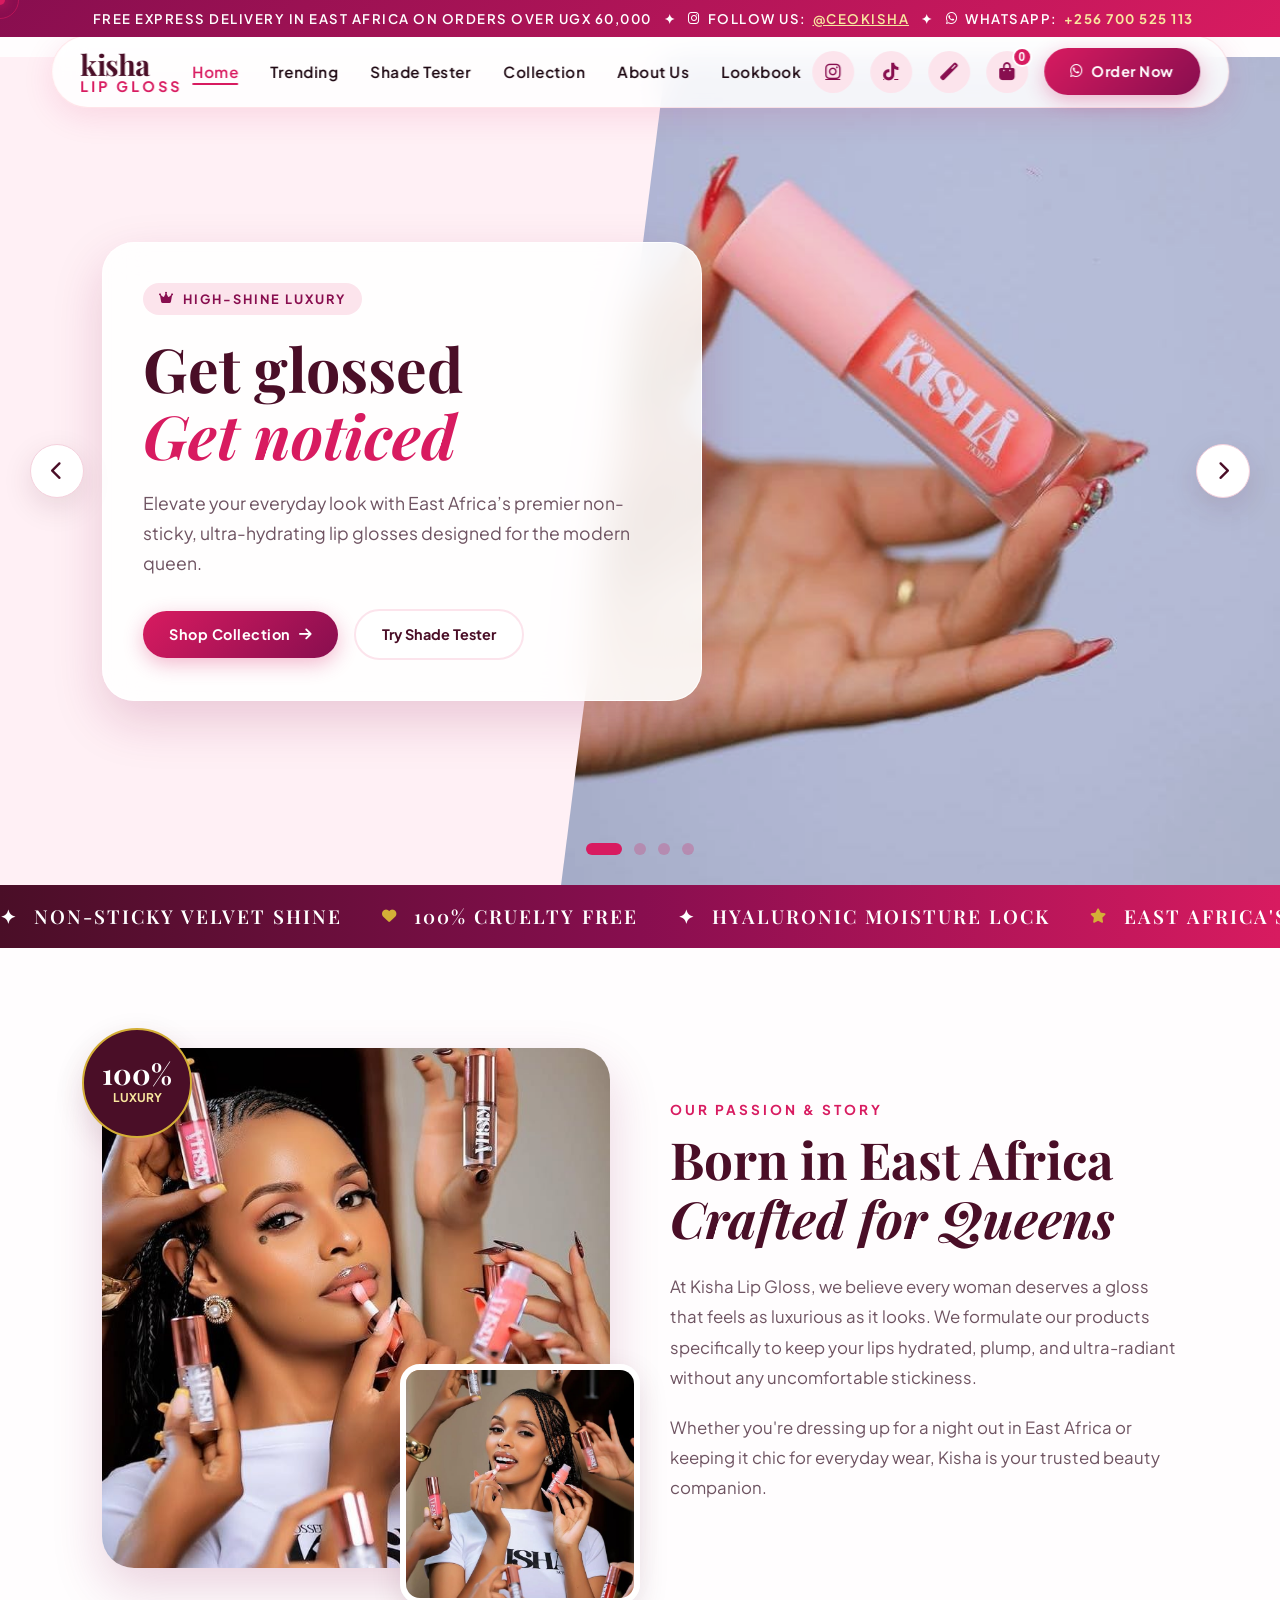
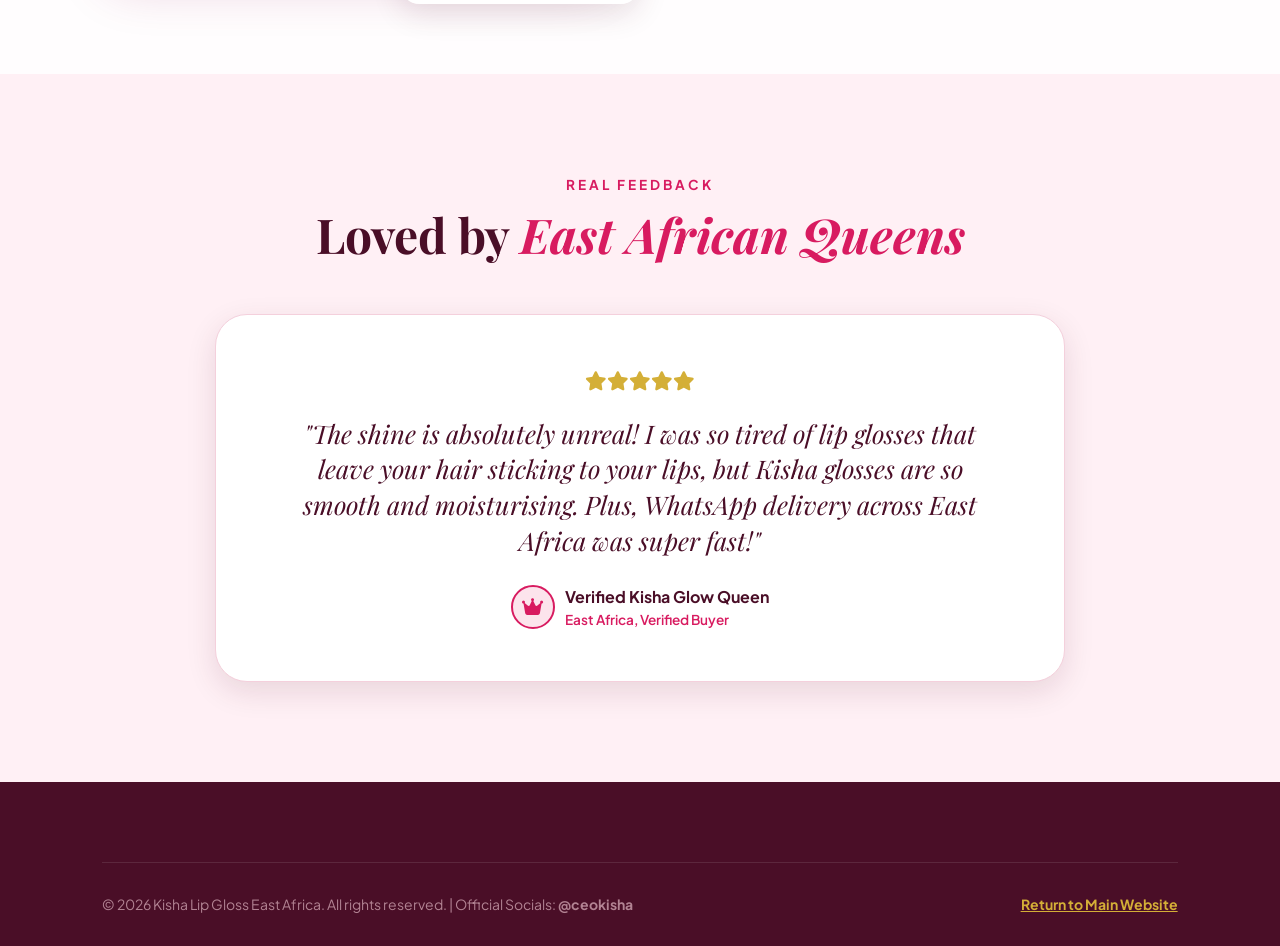
==== commit 8b415449: "Update location to East Africa, refresh testimonial placeholder, and add @ceokisha social links" ====
--- a/african-simba/kisha-beauty-v9.html
+++ b/african-simba/kisha-beauty-v9.html
@@ -3,8 +3,8 @@
 <head>
   <meta charset="UTF-8">
   <meta name="viewport" content="width=device-width, initial-scale=1.0">
-  <title>Kisha Lip Gloss — Luxury Lip Essentials | Kampala, Uganda</title>
-  <meta name="description" content="Discover Kisha Lip Gloss — Kampala's #1 luxury lip essentials. Non-sticky, ultra-hydrating glosses, lip oils, and scrubs for modern women.">
+  <title>Kisha Lip Gloss — Luxury Lip Essentials | East Africa</title>
+  <meta name="description" content="Discover Kisha Lip Gloss — East Africa's #1 luxury lip essentials. Non-sticky, ultra-hydrating glosses, lip oils, and scrubs for modern women. Follow @ceokisha on Instagram & TikTok.">
   
   <!-- GOOGLE FONTS -->
   <link rel="preconnect" href="https://fonts.googleapis.com">
@@ -17,7 +17,6 @@
   <!-- CUSTOM STYLES -->
   <link rel="stylesheet" href="../css/styles.css">
   <style>
-    /* Adjust relative asset paths for african-simba folder */
     .hero-slide:nth-child(1) .hero-slide-bg { content: url('../assets/images/kisha_01.jpg'); }
     .hero-slide:nth-child(2) .hero-slide-bg { content: url('../assets/images/kisha_02.jpg'); }
     .hero-slide:nth-child(3) .hero-slide-bg { content: url('../assets/images/kisha_03.jpg'); }
@@ -32,9 +31,11 @@
 
   <!-- TOP ANNOUNCEMENT BAR -->
   <div class="announcement-bar">
-    <span><i class="fas fa-sparkles"></i> FREE EXPRESS DELIVERY IN KAMPALA ON ORDERS OVER UGX 60,000</span>
+    <span><i class="fas fa-sparkles"></i> FREE EXPRESS DELIVERY IN EAST AFRICA ON ORDERS OVER UGX 60,000</span>
     <span>✦</span>
-    <span><i class="fab fa-whatsapp"></i> WHATSAPP US DIRECTLY: <strong>+256 700 525 113</strong></span>
+    <span><i class="fab fa-instagram"></i> FOLLOW US: <a href="https://www.instagram.com/ceokisha" target="_blank" style="color: var(--clr-gold-light); text-decoration: underline;">@ceokisha</a></span>
+    <span>✦</span>
+    <span><i class="fab fa-whatsapp"></i> WHATSAPP: <strong>+256 700 525 113</strong></span>
   </div>
 
   <!-- GLASSNAVBAR -->
@@ -56,6 +57,12 @@
     </ul>
 
     <div class="nav-actions">
+      <a href="https://www.instagram.com/ceokisha" target="_blank" class="btn-icon" title="Instagram @ceokisha">
+        <i class="fab fa-instagram"></i>
+      </a>
+      <a href="https://www.tiktok.com/@ceokisha" target="_blank" class="btn-icon" title="TikTok @ceokisha">
+        <i class="fab fa-tiktok"></i>
+      </a>
       <button class="btn-icon" id="quiz-start-btn" title="Find My Shade Quiz">
         <i class="fas fa-magic"></i>
       </button>
@@ -79,7 +86,7 @@
         <div class="hero-content">
           <span class="hero-tag"><i class="fas fa-crown"></i> High-Shine Luxury</span>
           <h1 class="hero-title">Get glossed <em>Get noticed</em></h1>
-          <p class="hero-desc">Elevate your everyday look with Kampala’s premier non-sticky, ultra-hydrating lip glosses designed for the modern queen.</p>
+          <p class="hero-desc">Elevate your everyday look with East Africa’s premier non-sticky, ultra-hydrating lip glosses designed for the modern queen.</p>
           <div class="hero-buttons">
             <a href="../index.html#collection" class="btn-cta">Shop Collection <i class="fas fa-arrow-right"></i></a>
             <a href="../index.html#tester" class="btn-secondary">Try Shade Tester</a>
@@ -120,8 +127,8 @@
         <img src="../assets/images/kisha_04.jpg" alt="Kisha Beauty Model" class="hero-slide-bg">
         <div class="hero-content">
           <span class="hero-tag"><i class="fas fa-heart"></i> Crafted with Love</span>
-          <h1 class="hero-title">Kampala's #1 <em>Lip Essential</em></h1>
-          <p class="hero-desc">Join thousands of happy girls across Uganda glowing with confidence. Fast delivery straight to your doorstep.</p>
+          <h1 class="hero-title">East Africa's #1 <em>Lip Essential</em></h1>
+          <p class="hero-desc">Join thousands of happy girls across East Africa glowing with confidence. Fast delivery straight to your doorstep.</p>
           <div class="hero-buttons">
             <a href="https://wa.me/256700525113" class="btn-cta" target="_blank">Order via WhatsApp <i class="fab fa-whatsapp"></i></a>
             <a href="../index.html#lookbook" class="btn-secondary">View Girl Squad</a>
@@ -144,7 +151,7 @@
         <div class="marquee-item"><span>✦</span> NON-STICKY VELVET SHINE</div>
         <div class="marquee-item"><i class="fas fa-heart"></i> 100% CRUELTY FREE</div>
         <div class="marquee-item"><span>✦</span> HYALURONIC MOISTURE LOCK</div>
-        <div class="marquee-item"><i class="fas fa-star"></i> KAMPALA'S #1 LIP ESSENTIAL</div>
+        <div class="marquee-item"><i class="fas fa-star"></i> EAST AFRICA'S #1 LIP ESSENTIAL</div>
         <div class="marquee-item"><span>✦</span> ULTRA GLOSSY GLOW</div>
         <div class="marquee-item"><i class="fas fa-gem"></i> LUXURY TINTS FOR QUEENS</div>
       </div>
@@ -152,7 +159,7 @@
         <div class="marquee-item"><span>✦</span> NON-STICKY VELVET SHINE</div>
         <div class="marquee-item"><i class="fas fa-heart"></i> 100% CRUELTY FREE</div>
         <div class="marquee-item"><span>✦</span> HYALURONIC MOISTURE LOCK</div>
-        <div class="marquee-item"><i class="fas fa-star"></i> KAMPALA'S #1 LIP ESSENTIAL</div>
+        <div class="marquee-item"><i class="fas fa-star"></i> EAST AFRICA'S #1 LIP ESSENTIAL</div>
         <div class="marquee-item"><span>✦</span> ULTRA GLOSSY GLOW</div>
         <div class="marquee-item"><i class="fas fa-gem"></i> LUXURY TINTS FOR QUEENS</div>
       </div>
@@ -173,9 +180,33 @@
 
       <div class="about-content">
         <span class="section-subtitle">Our Passion &amp; Story</span>
-        <h2>Born in Kampala <em>Crafted for Queens</em></h2>
+        <h2>Born in East Africa <em>Crafted for Queens</em></h2>
         <p>At Kisha Lip Gloss, we believe every woman deserves a gloss that feels as luxurious as it looks. We formulate our products specifically to keep your lips hydrated, plump, and ultra-radiant without any uncomfortable stickiness.</p>
-        <p>Whether you're dressing up for a night out in Kampala or keeping it chic for everyday wear, Kisha is your trusted beauty companion.</p>
+        <p>Whether you're dressing up for a night out in East Africa or keeping it chic for everyday wear, Kisha is your trusted beauty companion.</p>
+      </div>
+    </div>
+  </section>
+
+  <!-- CUSTOMER REVIEWS CAROUSEL -->
+  <section class="reviews-section">
+    <div class="section-header">
+      <span class="section-subtitle">Real Feedback</span>
+      <h2 class="section-title">Loved by <em>East African Queens</em></h2>
+    </div>
+
+    <div class="reviews-carousel">
+      <div class="review-stars">
+        <i class="fas fa-star"></i><i class="fas fa-star"></i><i class="fas fa-star"></i><i class="fas fa-star"></i><i class="fas fa-star"></i>
+      </div>
+      <p class="review-quote">"The shine is absolutely unreal! I was so tired of lip glosses that leave your hair sticking to your lips, but Kisha glosses are so smooth and moisturising. Plus, WhatsApp delivery across East Africa was super fast!"</p>
+      <div class="review-author" style="justify-content: center; gap: 10px; display: flex; align-items: center;">
+        <div style="background: var(--clr-rose-soft); width: 44px; height: 44px; border-radius: 50%; display: flex; align-items: center; justify-content: center; color: var(--clr-rose-primary); font-size: 1.2rem; border: 2px solid var(--clr-rose-primary);">
+          <i class="fas fa-crown"></i>
+        </div>
+        <div class="author-info" style="text-align: left;">
+          <h5 style="color: var(--clr-rose-deep); font-weight: 700; margin: 0;">Verified Kisha Glow Queen</h5>
+          <span style="color: var(--clr-rose-primary); font-weight: 600; font-size: 0.85rem;">East Africa, Verified Buyer</span>
+        </div>
       </div>
     </div>
   </section>
@@ -183,7 +214,7 @@
   <!-- FOOTER -->
   <footer>
     <div class="footer-bottom">
-      <p>© 2026 Kisha Lip Gloss Uganda. All rights reserved.</p>
+      <p>© 2026 Kisha Lip Gloss East Africa. All rights reserved. | Official Socials: <strong>@ceokisha</strong></p>
       <p><a href="../index.html" style="color:var(--clr-gold); font-weight:bold;">Return to Main Website</a></p>
     </div>
   </footer>
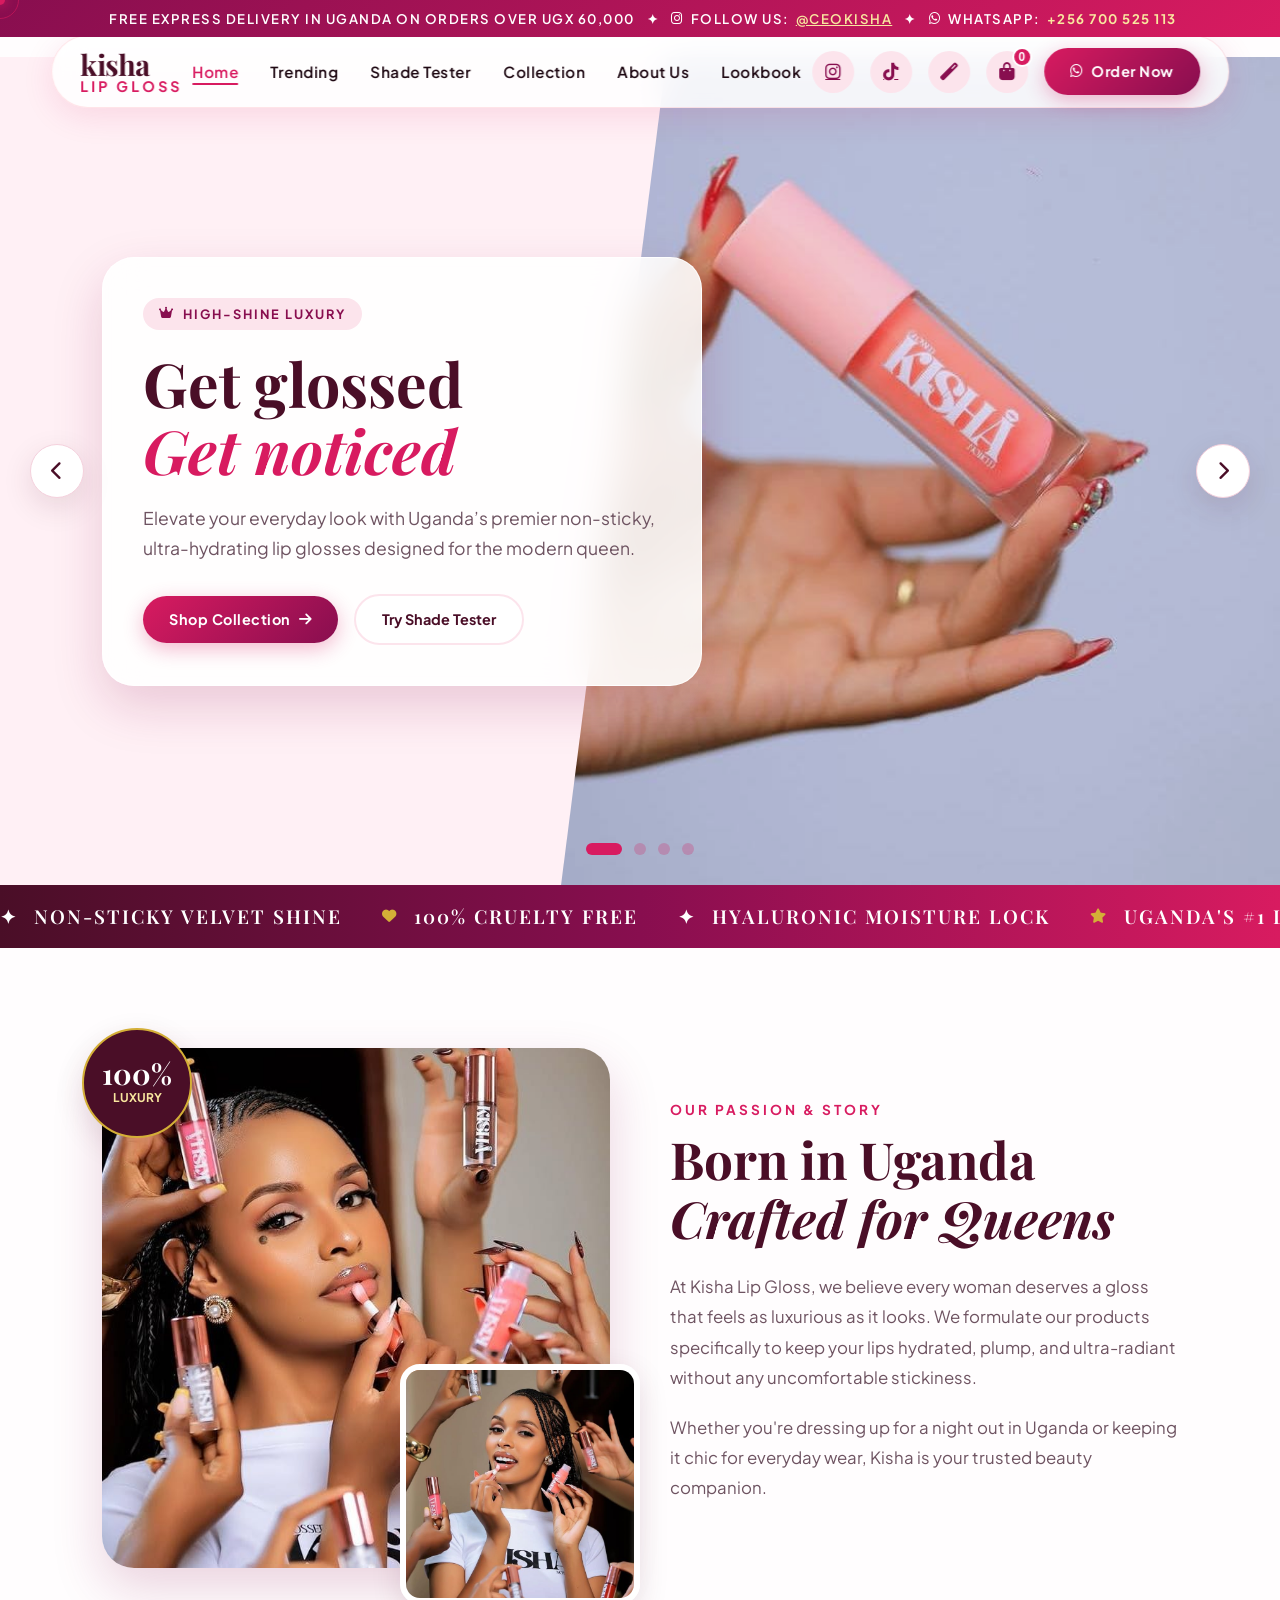
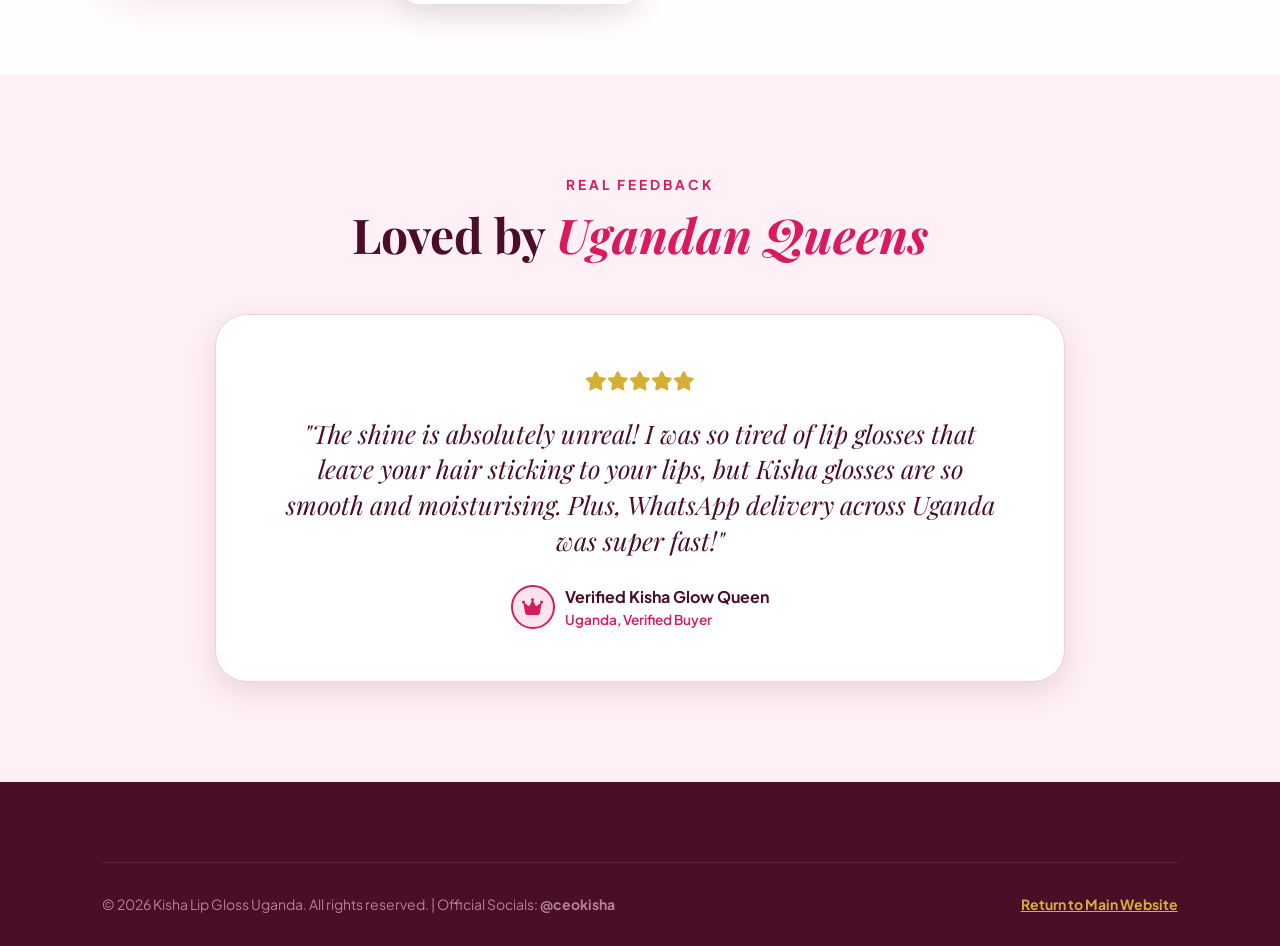
==== commit 82e0637d: "Replace every instance of East Africa with Uganda across the website" ====
--- a/african-simba/kisha-beauty-v9.html
+++ b/african-simba/kisha-beauty-v9.html
@@ -3,8 +3,8 @@
 <head>
   <meta charset="UTF-8">
   <meta name="viewport" content="width=device-width, initial-scale=1.0">
-  <title>Kisha Lip Gloss — Luxury Lip Essentials | East Africa</title>
-  <meta name="description" content="Discover Kisha Lip Gloss — East Africa's #1 luxury lip essentials. Non-sticky, ultra-hydrating glosses, lip oils, and scrubs for modern women. Follow @ceokisha on Instagram & TikTok.">
+  <title>Kisha Lip Gloss — Luxury Lip Essentials | Uganda</title>
+  <meta name="description" content="Discover Kisha Lip Gloss — Uganda's #1 luxury lip essentials. Non-sticky, ultra-hydrating glosses, lip oils, and scrubs for modern women. Follow @ceokisha on Instagram & TikTok.">
   
   <!-- GOOGLE FONTS -->
   <link rel="preconnect" href="https://fonts.googleapis.com">
@@ -31,7 +31,7 @@
 
   <!-- TOP ANNOUNCEMENT BAR -->
   <div class="announcement-bar">
-    <span><i class="fas fa-sparkles"></i> FREE EXPRESS DELIVERY IN EAST AFRICA ON ORDERS OVER UGX 60,000</span>
+    <span><i class="fas fa-sparkles"></i> FREE EXPRESS DELIVERY IN UGANDA ON ORDERS OVER UGX 60,000</span>
     <span>✦</span>
     <span><i class="fab fa-instagram"></i> FOLLOW US: <a href="https://www.instagram.com/ceokisha" target="_blank" style="color: var(--clr-gold-light); text-decoration: underline;">@ceokisha</a></span>
     <span>✦</span>
@@ -86,7 +86,7 @@
         <div class="hero-content">
           <span class="hero-tag"><i class="fas fa-crown"></i> High-Shine Luxury</span>
           <h1 class="hero-title">Get glossed <em>Get noticed</em></h1>
-          <p class="hero-desc">Elevate your everyday look with East Africa’s premier non-sticky, ultra-hydrating lip glosses designed for the modern queen.</p>
+          <p class="hero-desc">Elevate your everyday look with Uganda’s premier non-sticky, ultra-hydrating lip glosses designed for the modern queen.</p>
           <div class="hero-buttons">
             <a href="../index.html#collection" class="btn-cta">Shop Collection <i class="fas fa-arrow-right"></i></a>
             <a href="../index.html#tester" class="btn-secondary">Try Shade Tester</a>
@@ -127,8 +127,8 @@
         <img src="../assets/images/kisha_04.jpg" alt="Kisha Beauty Model" class="hero-slide-bg">
         <div class="hero-content">
           <span class="hero-tag"><i class="fas fa-heart"></i> Crafted with Love</span>
-          <h1 class="hero-title">East Africa's #1 <em>Lip Essential</em></h1>
-          <p class="hero-desc">Join thousands of happy girls across East Africa glowing with confidence. Fast delivery straight to your doorstep.</p>
+          <h1 class="hero-title">Uganda's #1 <em>Lip Essential</em></h1>
+          <p class="hero-desc">Join thousands of happy girls across Uganda glowing with confidence. Fast delivery straight to your doorstep.</p>
           <div class="hero-buttons">
             <a href="https://wa.me/256700525113" class="btn-cta" target="_blank">Order via WhatsApp <i class="fab fa-whatsapp"></i></a>
             <a href="../index.html#lookbook" class="btn-secondary">View Girl Squad</a>
@@ -151,7 +151,7 @@
         <div class="marquee-item"><span>✦</span> NON-STICKY VELVET SHINE</div>
         <div class="marquee-item"><i class="fas fa-heart"></i> 100% CRUELTY FREE</div>
         <div class="marquee-item"><span>✦</span> HYALURONIC MOISTURE LOCK</div>
-        <div class="marquee-item"><i class="fas fa-star"></i> EAST AFRICA'S #1 LIP ESSENTIAL</div>
+        <div class="marquee-item"><i class="fas fa-star"></i> UGANDA'S #1 LIP ESSENTIAL</div>
         <div class="marquee-item"><span>✦</span> ULTRA GLOSSY GLOW</div>
         <div class="marquee-item"><i class="fas fa-gem"></i> LUXURY TINTS FOR QUEENS</div>
       </div>
@@ -159,7 +159,7 @@
         <div class="marquee-item"><span>✦</span> NON-STICKY VELVET SHINE</div>
         <div class="marquee-item"><i class="fas fa-heart"></i> 100% CRUELTY FREE</div>
         <div class="marquee-item"><span>✦</span> HYALURONIC MOISTURE LOCK</div>
-        <div class="marquee-item"><i class="fas fa-star"></i> EAST AFRICA'S #1 LIP ESSENTIAL</div>
+        <div class="marquee-item"><i class="fas fa-star"></i> UGANDA'S #1 LIP ESSENTIAL</div>
         <div class="marquee-item"><span>✦</span> ULTRA GLOSSY GLOW</div>
         <div class="marquee-item"><i class="fas fa-gem"></i> LUXURY TINTS FOR QUEENS</div>
       </div>
@@ -180,9 +180,9 @@
 
       <div class="about-content">
         <span class="section-subtitle">Our Passion &amp; Story</span>
-        <h2>Born in East Africa <em>Crafted for Queens</em></h2>
+        <h2>Born in Uganda <em>Crafted for Queens</em></h2>
         <p>At Kisha Lip Gloss, we believe every woman deserves a gloss that feels as luxurious as it looks. We formulate our products specifically to keep your lips hydrated, plump, and ultra-radiant without any uncomfortable stickiness.</p>
-        <p>Whether you're dressing up for a night out in East Africa or keeping it chic for everyday wear, Kisha is your trusted beauty companion.</p>
+        <p>Whether you're dressing up for a night out in Uganda or keeping it chic for everyday wear, Kisha is your trusted beauty companion.</p>
       </div>
     </div>
   </section>
@@ -191,21 +191,21 @@
   <section class="reviews-section">
     <div class="section-header">
       <span class="section-subtitle">Real Feedback</span>
-      <h2 class="section-title">Loved by <em>East African Queens</em></h2>
+      <h2 class="section-title">Loved by <em>Ugandan Queens</em></h2>
     </div>
 
     <div class="reviews-carousel">
       <div class="review-stars">
         <i class="fas fa-star"></i><i class="fas fa-star"></i><i class="fas fa-star"></i><i class="fas fa-star"></i><i class="fas fa-star"></i>
       </div>
-      <p class="review-quote">"The shine is absolutely unreal! I was so tired of lip glosses that leave your hair sticking to your lips, but Kisha glosses are so smooth and moisturising. Plus, WhatsApp delivery across East Africa was super fast!"</p>
+      <p class="review-quote">"The shine is absolutely unreal! I was so tired of lip glosses that leave your hair sticking to your lips, but Kisha glosses are so smooth and moisturising. Plus, WhatsApp delivery across Uganda was super fast!"</p>
       <div class="review-author" style="justify-content: center; gap: 10px; display: flex; align-items: center;">
         <div style="background: var(--clr-rose-soft); width: 44px; height: 44px; border-radius: 50%; display: flex; align-items: center; justify-content: center; color: var(--clr-rose-primary); font-size: 1.2rem; border: 2px solid var(--clr-rose-primary);">
           <i class="fas fa-crown"></i>
         </div>
         <div class="author-info" style="text-align: left;">
           <h5 style="color: var(--clr-rose-deep); font-weight: 700; margin: 0;">Verified Kisha Glow Queen</h5>
-          <span style="color: var(--clr-rose-primary); font-weight: 600; font-size: 0.85rem;">East Africa, Verified Buyer</span>
+          <span style="color: var(--clr-rose-primary); font-weight: 600; font-size: 0.85rem;">Uganda, Verified Buyer</span>
         </div>
       </div>
     </div>
@@ -214,7 +214,7 @@
   <!-- FOOTER -->
   <footer>
     <div class="footer-bottom">
-      <p>© 2026 Kisha Lip Gloss East Africa. All rights reserved. | Official Socials: <strong>@ceokisha</strong></p>
+      <p>© 2026 Kisha Lip Gloss Uganda. All rights reserved. | Official Socials: <strong>@ceokisha</strong></p>
       <p><a href="../index.html" style="color:var(--clr-gold); font-weight:bold;">Return to Main Website</a></p>
     </div>
   </footer>
